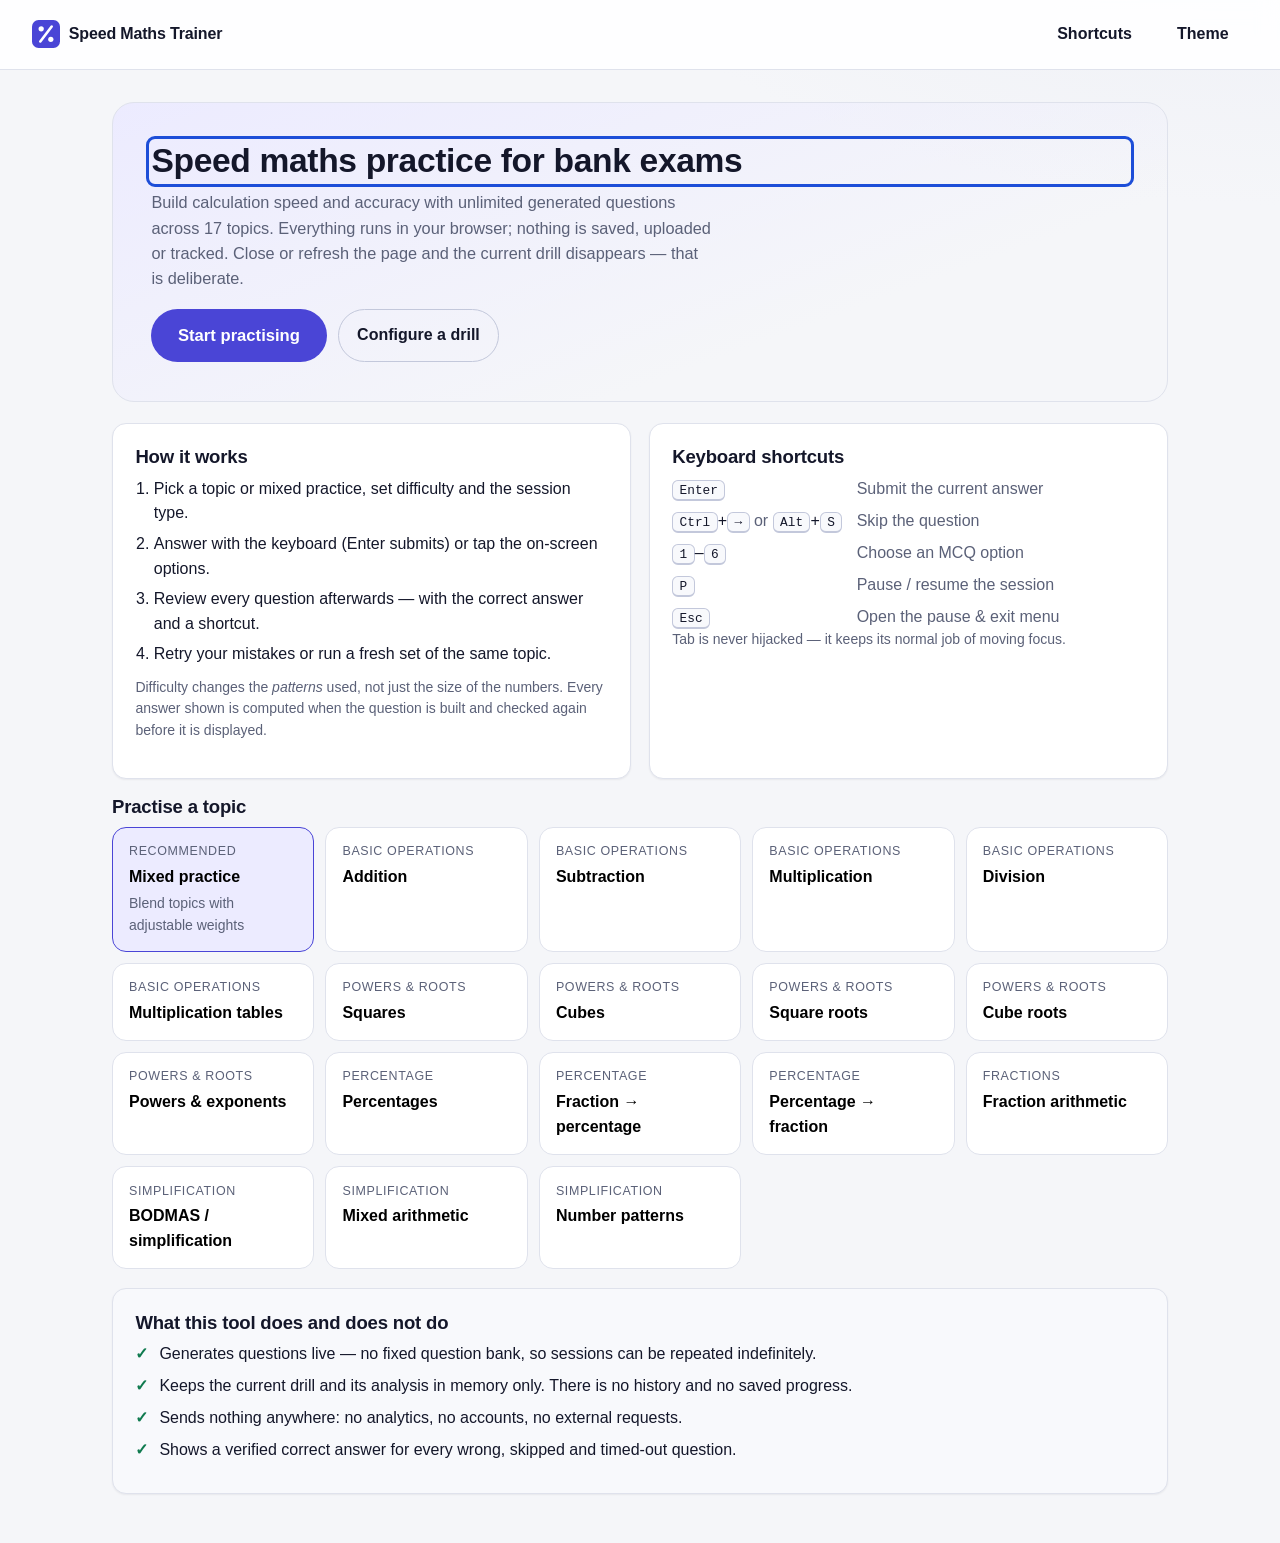
==== index.html @ f1dbf950 "Add Speed Maths Trainer: static bank-exam practice site 17 question generators, difficulty-specific " ====
<!DOCTYPE html>
<html lang="en">
<head>
  <meta charset="utf-8">
  <meta name="viewport" content="width=device-width, initial-scale=1">
  <title>Speed Maths Trainer — bank exam practice</title>
  <meta name="description" content="A free, offline-friendly speed maths trainer for Indian banking and government competitive exams. Dynamic questions, timers, scoring and mistake analysis. No account, no tracking.">
  <meta name="color-scheme" content="light dark">
  <link rel="icon" type="image/svg+xml" href="assets/favicon.svg">
  <link rel="stylesheet" href="css/styles.css">
</head>
<body>
  <a class="skip-link" href="#main">Skip to main content</a>

  <header class="topbar">
    <div class="brand">
      <img src="assets/favicon.svg" alt="" width="28" height="28" aria-hidden="true">
      <span>Speed Maths Trainer</span>
    </div>
    <div class="topbar-actions">
      <button type="button" class="btn btn-ghost" id="btnHelp" aria-haspopup="dialog">Shortcuts</button>
      <button type="button" class="btn btn-ghost" id="btnTheme" aria-pressed="false" title="Switch colour theme">Theme</button>
    </div>
  </header>

  <main id="main">

    <!-- ============================================ DASHBOARD ============ -->
    <section id="screen-dashboard" class="screen" aria-labelledby="dash-heading">
      <div class="hero">
        <h1 id="dash-heading">Speed maths practice for bank exams</h1>
        <p class="lede">
          Build calculation speed and accuracy with unlimited generated questions across 17 topics.
          Everything runs in your browser; nothing is saved, uploaded or tracked. Close or refresh the
          page and the current drill disappears &mdash; that is deliberate.
        </p>
        <div class="hero-actions">
          <button type="button" class="btn btn-primary btn-lg" id="btnQuickStart">Start practising</button>
          <button type="button" class="btn btn-outline" id="btnQuickConfig">Configure a drill</button>
        </div>
      </div>

      <div class="grid grid-2">
        <section class="card" aria-labelledby="how-heading">
          <h2 id="how-heading">How it works</h2>
          <ol class="steps">
            <li>Pick a topic or mixed practice, set difficulty and the session type.</li>
            <li>Answer with the keyboard (Enter submits) or tap the on-screen options.</li>
            <li>Review every question afterwards &mdash; with the correct answer and a shortcut.</li>
            <li>Retry your mistakes or run a fresh set of the same topic.</li>
          </ol>
          <p class="muted small">
            Difficulty changes the <em>patterns</em> used, not just the size of the numbers. Every answer
            shown is computed when the question is built and checked again before it is displayed.
          </p>
        </section>

        <section class="card" aria-labelledby="keys-heading">
          <h2 id="keys-heading">Keyboard shortcuts</h2>
          <dl class="keys">
            <dt><kbd>Enter</kbd></dt><dd>Submit the current answer</dd>
            <dt><kbd>Ctrl</kbd>+<kbd>&rarr;</kbd> <span class="muted">or</span> <kbd>Alt</kbd>+<kbd>S</kbd></dt><dd>Skip the question</dd>
            <dt><kbd>1</kbd>&ndash;<kbd>6</kbd></dt><dd>Choose an MCQ option</dd>
            <dt><kbd>P</kbd></dt><dd>Pause / resume the session</dd>
            <dt><kbd>Esc</kbd></dt><dd>Open the pause &amp; exit menu</dd>
          </dl>
          <p class="muted small">Tab is never hijacked &mdash; it keeps its normal job of moving focus.</p>
        </section>
      </div>

      <section aria-labelledby="topics-heading">
        <h2 id="topics-heading">Practise a topic</h2>
        <div class="topic-grid" id="topicGrid"></div>
      </section>

      <section class="card card-note" aria-labelledby="limits-heading">
        <h2 id="limits-heading">What this tool does and does not do</h2>
        <ul class="ticks">
          <li>Generates questions live &mdash; no fixed question bank, so sessions can be repeated indefinitely.</li>
          <li>Keeps the current drill and its analysis in memory only. There is no history and no saved progress.</li>
          <li>Sends nothing anywhere: no analytics, no accounts, no external requests.</li>
          <li>Shows a verified correct answer for every wrong, skipped and timed-out question.</li>
        </ul>
      </section>
    </section>

    <!-- =========================================== CONFIGURATION ========= -->
    <section id="screen-config" class="screen" hidden aria-labelledby="config-heading">
      <div class="screen-head">
        <button type="button" class="btn btn-ghost" id="btnBackDash">&larr; Dashboard</button>
        <h1 id="config-heading">Configure drill</h1>
      </div>

      <div class="config-layout">
        <div class="config-main">

          <section class="card" aria-labelledby="cfg-topic-h">
            <h2 id="cfg-topic-h">Topic</h2>
            <div class="field">
              <label for="cfgTopic">What do you want to practise?</label>
              <select id="cfgTopic"></select>
            </div>
            <p class="muted small" id="topicBlurb"></p>
          </section>

          <section class="card" aria-labelledby="cfg-diff-h">
            <h2 id="cfg-diff-h">Difficulty</h2>
            <div class="segmented" role="radiogroup" aria-labelledby="cfg-diff-h" id="cfgDifficulty">
              <button type="button" role="radio" aria-checked="true"  data-diff="easy">Easy</button>
              <button type="button" role="radio" aria-checked="false" data-diff="medium">Medium</button>
              <button type="button" role="radio" aria-checked="false" data-diff="hard">Hard</button>
            </div>
            <p class="muted small" id="diffBlurb">Each level uses different question patterns and complexity.</p>
          </section>

          <section class="card" aria-labelledby="cfg-session-h">
            <h2 id="cfg-session-h">Session type</h2>
            <div class="field">
              <label for="cfgSessionType">How should the drill end?</label>
              <select id="cfgSessionType">
                <option value="fixed">Fixed number of questions</option>
                <option value="countdown">Countdown timer</option>
                <option value="stopwatch">Stopwatch (count up, stop manually)</option>
                <option value="endless">Endless practice</option>
                <option value="untimed">Untimed (no session clock)</option>
              </select>
            </div>
            <div class="field" id="wrapCount">
              <label for="cfgCount">Number of questions</label>
              <input type="number" id="cfgCount" min="1" max="500" step="1" value="10" inputmode="numeric">
            </div>
            <div class="field" id="wrapDuration" hidden>
              <label for="cfgMinutes">Countdown length (minutes)</label>
              <input type="number" id="cfgMinutes" min="0.5" max="60" step="0.5" value="5" inputmode="decimal">
            </div>
          </section>

          <section class="card" aria-labelledby="cfg-answer-h">
            <h2 id="cfg-answer-h">Answering</h2>
            <div class="field">
              <label for="cfgAnswerMode">Answer entry</label>
              <select id="cfgAnswerMode">
                <option value="input">Type the answer</option>
                <option value="mcq">Multiple choice</option>
              </select>
            </div>
            <div class="field" id="wrapMcqCount" hidden>
              <label for="cfgMcqCount">Options per question</label>
              <input type="number" id="cfgMcqCount" min="2" max="6" step="1" value="4" inputmode="numeric">
            </div>
            <div class="field">
              <label for="cfgFeedback">Feedback timing</label>
              <select id="cfgFeedback">
                <option value="immediate">Show correct/incorrect immediately</option>
                <option value="end">Show everything at the end</option>
              </select>
            </div>
            <div class="field checkbox" id="wrapAutoAdvance" hidden>
              <label><input type="checkbox" id="cfgAutoAdvance"> Advance automatically after feedback</label>
            </div>
            <div class="field" id="wrapAutoAdvanceMs" hidden>
              <label for="cfgAutoAdvanceMs">Auto-advance delay (seconds)</label>
              <input type="number" id="cfgAutoAdvanceMs" min="0.5" max="10" step="0.5" value="1.5" inputmode="decimal">
            </div>
          </section>

          <section class="card" aria-labelledby="cfg-scoring-h">
            <h2 id="cfg-scoring-h">Scoring &amp; timing</h2>
            <div class="field checkbox">
              <label><input type="checkbox" id="cfgNegative"> Negative marking for wrong answers</label>
            </div>
            <div class="field" id="wrapNegativeFraction" hidden>
              <label for="cfgNegativeFraction">Penalty per wrong answer</label>
              <select id="cfgNegativeFraction">
                <option value="0.25">&minus;1/4 mark</option>
                <option value="0.3333">&minus;1/3 mark</option>
                <option value="0.5">&minus;1/2 mark</option>
              </select>
            </div>
            <div class="field checkbox">
              <label><input type="checkbox" id="cfgPerQuestion"> Limit time per question</label>
            </div>
            <div class="field" id="wrapPerQuestion" hidden>
              <label for="cfgPerQuestionSec">Seconds allowed per question</label>
              <input type="number" id="cfgPerQuestionSec" min="3" max="300" step="1" value="20" inputmode="numeric">
            </div>
            <div class="field checkbox">
              <label><input type="checkbox" id="cfgAdaptive"> Adaptive difficulty (adjusts level as you go)</label>
            </div>
            <p class="muted small">Adaptive mode starts at the level above and adjusts after at least five answered questions. Leave it off to keep the level fixed.</p>
          </section>

          <section class="card" id="cardTopicSettings" aria-labelledby="cfg-topic-settings-h">
            <h2 id="cfg-topic-settings-h">Topic settings</h2>
            <div id="topicSettings"></div>
          </section>

          <section class="card" id="cardWeights" hidden aria-labelledby="cfg-weights-h">
            <h2 id="cfg-weights-h">Mixed practice weights</h2>
            <p class="muted small">Weights are relative and are normalised automatically. Zero removes a topic.</p>
            <div id="weightList"></div>
            <div class="field">
              <label for="addWeightTopic">Add a topic</label>
              <select id="addWeightTopic"></select>
            </div>
          </section>

        </div>

        <aside class="config-side">
          <div class="card sticky">
            <h2>Ready to go?</h2>
            <p class="muted small" id="configSummary"></p>
            <ul class="errors" id="configErrors" hidden aria-live="polite"></ul>
            <button type="button" class="btn btn-primary btn-block" id="btnStartDrill">Start drill</button>
            <button type="button" class="btn btn-outline btn-block" id="btnResetConfig">Reset to defaults</button>
          </div>
        </aside>
      </div>
    </section>

    <!-- ============================================== PRACTICE ========== -->
    <section id="screen-practice" class="screen" hidden aria-labelledby="practice-heading">
      <h1 class="sr-only" id="practice-heading">Practice</h1>

      <div class="practice-bar">
        <div class="pb-item">
          <span class="pb-label">Question</span>
          <span class="pb-value" id="pQuestionNo">1</span>
        </div>
        <div class="pb-item">
          <span class="pb-label" id="pClockLabel">Elapsed</span>
          <span class="pb-value" id="pClock">0:00</span>
        </div>
        <div class="pb-item">
          <span class="pb-label">Score</span>
          <span class="pb-value" id="pScore">0</span>
        </div>
        <div class="pb-item" id="pDiffWrap">
          <span class="pb-label">Level</span>
          <span class="pb-value" id="pDifficulty">Medium</span>
        </div>
        <div class="pb-spacer"></div>
        <button type="button" class="btn btn-ghost" id="btnPause" aria-pressed="false">Pause</button>
        <button type="button" class="btn btn-danger-ghost" id="btnEnd">End drill</button>
      </div>

      <div class="progress" role="progressbar" aria-label="Drill progress" aria-valuemin="0" aria-valuemax="100" aria-valuenow="0" id="pProgressWrap">
        <div class="progress-fill" id="pProgressFill"></div>
      </div>

      <div class="practice-stage">
        <div class="qmeta">
          <span class="chip" id="pTopicChip">Topic</span>
          <span class="chip chip-quiet" id="pQTSubject">Question timer</span>
          <span class="chip chip-quiet" id="pQTimer">0.0s</span>
        </div>

        <p class="question" id="pPrompt">&nbsp;</p>

        <div id="pAnswerArea">
          <div class="answer-row" id="pInputWrap">
            <label class="sr-only" for="pInput">Your answer</label>
            <input type="text" id="pInput" class="answer-input" autocomplete="off" autocorrect="off"
                   autocapitalize="off" spellcheck="false" inputmode="text" enterkeyhint="done"
                   placeholder="Type your answer, then press Enter">
            <button type="button" class="btn btn-primary" id="btnSubmit">Submit</button>
          </div>
          <div class="mcq-grid" id="pMcq" hidden role="group" aria-label="Answer options"></div>
        </div>

        <div class="feedback" id="pFeedback" role="status" aria-live="polite" hidden></div>

        <div class="answer-actions">
          <button type="button" class="btn btn-outline" id="btnSkip">Skip</button>
          <button type="button" class="btn btn-primary" id="btnNext" hidden>Next question &rarr;</button>
          <span class="muted small" id="pHint"></span>
        </div>
      </div>
    </section>

    <!-- =============================================== RESULTS ========== -->
    <section id="screen-results" class="screen" hidden aria-labelledby="results-heading">
      <div class="screen-head">
        <h1 id="results-heading">Drill results</h1>
        <p class="muted" id="resultsSubtitle"></p>
      </div>

      <p class="callout" id="resultsNote" hidden></p>

      <div class="metrics" id="metricsGrid"></div>

      <section class="card" id="cardTopicWise" hidden aria-labelledby="tw-h">
        <h2 id="tw-h">Topic-wise performance</h2>
        <div class="table-wrap">
          <table class="data-table">
            <thead>
              <tr><th scope="col">Topic</th><th scope="col">Shown</th><th scope="col">Answered</th>
                  <th scope="col">Correct</th><th scope="col">Incorrect</th><th scope="col">Skipped</th>
                  <th scope="col">Timed out</th><th scope="col">Accuracy</th><th scope="col">Avg time</th></tr>
            </thead>
            <tbody id="topicWiseBody"></tbody>
          </table>
        </div>
      </section>

      <section class="card" id="cardWeakness" hidden aria-labelledby="wk-h">
        <h2 id="wk-h">Where to improve</h2>
        <div class="grid grid-2">
          <div>
            <h3>Slowest questions</h3>
            <ul class="list" id="slowList"></ul>
          </div>
          <div>
            <h3>Most errors by topic</h3>
            <ul class="list" id="errorList"></ul>
          </div>
        </div>
      </section>

      <section class="card" aria-labelledby="rev-h">
        <div class="card-head-row">
          <h2 id="rev-h">Question review</h2>
          <div class="filters" role="group" aria-label="Review filter" id="reviewFilters">
            <button type="button" class="chip-btn is-active" data-filter="all">All</button>
            <button type="button" class="chip-btn" data-filter="incorrect">Incorrect</button>
            <button type="button" class="chip-btn" data-filter="skipped">Skipped</button>
            <button type="button" class="chip-btn" data-filter="timedout">Timed out</button>
            <button type="button" class="chip-btn" data-filter="slow">Slow</button>
          </div>
        </div>
        <ol class="review" id="reviewList"></ol>
      </section>

      <section class="actions-bar" aria-label="Next steps">
        <button type="button" class="btn btn-primary" id="btnPractiseWrong">Practise wrong questions</button>
        <button type="button" class="btn btn-outline" id="btnRetryDrill">Retry drill with new questions</button>
        <button type="button" class="btn btn-outline" id="btnSameTopic">Practise this topic again</button>
        <button type="button" class="btn btn-ghost" id="btnBackHome">Back to dashboard</button>
      </section>
    </section>
  </main>

  <!-- ================================================ MODAL ============= -->
  <div class="modal-backdrop" id="modal" hidden>
    <div class="modal" role="dialog" aria-modal="true" aria-labelledby="modalTitle" id="modalBox">
      <h2 id="modalTitle">Are you sure?</h2>
      <div id="modalBody" class="modal-body"></div>
      <div class="modal-actions" id="modalActions"></div>
    </div>
  </div>

  <div class="toast" id="toast" role="status" aria-live="polite" hidden></div>

  <!-- Load order matters: generic libraries first, the app last.
       Classic scripts so the site also works when index.html is opened directly. -->
  <script src="js/validation.js"></script>
  <script src="js/generators.js"></script>
  <script src="js/timer.js"></script>
  <script src="js/analytics.js"></script>
  <script src="js/drills.js"></script>
  <script src="js/app.js"></script>
</body>
</html>
---- css/styles.css ----
/* =============================================================================
 * Speed Maths Trainer — stylesheet
 * No external fonts or images: the interface must work fully offline.
 * ========================================================================== */

/* ------------------------------------------------------------- tokens */

:root {
  --bg: #f5f6f9;
  --bg-accent: #eceef5;
  --surface: #ffffff;
  --surface-2: #f8f9fc;
  --text: #14172a;
  --muted: #5b6178;
  --border: #dfe2ec;
  --border-strong: #c3c8db;
  --accent: #4a45d6;
  --accent-strong: #3730b8;
  --accent-soft: #ecebff;
  --accent-contrast: #ffffff;
  --ok: #0f7a4e;
  --ok-soft: #e3f6ed;
  --bad: #b3261e;
  --bad-soft: #fbe8e6;
  --warn: #8a5a00;
  --warn-soft: #fdf2dc;
  --focus: #1d4ed8;
  --shadow-sm: 0 1px 2px rgba(20, 23, 42, .06);
  --shadow: 0 6px 24px rgba(20, 23, 42, .08);
  --radius: 14px;
  --radius-sm: 9px;
  --radius-lg: 22px;
  --maxw: 1120px;
  --font: -apple-system, BlinkMacSystemFont, "Segoe UI", Roboto, "Helvetica Neue", Arial, sans-serif;
  --mono: ui-monospace, SFMono-Regular, "SF Mono", Menlo, Consolas, monospace;
}

@media (prefers-color-scheme: dark) {
  :root:not([data-theme="light"]) {
    --bg: #0e1016;
    --bg-accent: #14161f;
    --surface: #191c26;
    --surface-2: #1f2330;
    --text: #eef0f7;
    --muted: #a2a8bf;
    --border: #2c3142;
    --border-strong: #3d4460;
    --accent: #8f8bff;
    --accent-strong: #a9a5ff;
    --accent-soft: #23214a;
    --accent-contrast: #10121a;
    --ok: #5ddba0;
    --ok-soft: #12301f;
    --bad: #ff8f86;
    --bad-soft: #3a1a18;
    --warn: #f0c072;
    --warn-soft: #35280d;
    --focus: #9db4ff;
    --shadow-sm: 0 1px 2px rgba(0, 0, 0, .4);
    --shadow: 0 8px 30px rgba(0, 0, 0, .5);
  }
}

:root[data-theme="dark"] {
  --bg: #0e1016;
  --bg-accent: #14161f;
  --surface: #191c26;
  --surface-2: #1f2330;
  --text: #eef0f7;
  --muted: #a2a8bf;
  --border: #2c3142;
  --border-strong: #3d4460;
  --accent: #8f8bff;
  --accent-strong: #a9a5ff;
  --accent-soft: #23214a;
  --accent-contrast: #10121a;
  --ok: #5ddba0;
  --ok-soft: #12301f;
  --bad: #ff8f86;
  --bad-soft: #3a1a18;
  --warn: #f0c072;
  --warn-soft: #35280d;
  --focus: #9db4ff;
  --shadow-sm: 0 1px 2px rgba(0, 0, 0, .4);
  --shadow: 0 8px 30px rgba(0, 0, 0, .5);
}

/* -------------------------------------------------------------- base */

*, *::before, *::after { box-sizing: border-box; }

html { -webkit-text-size-adjust: 100%; }

body {
  margin: 0;
  font-family: var(--font);
  font-size: 16px;
  line-height: 1.55;
  color: var(--text);
  background: var(--bg);
  background-image: radial-gradient(1200px 600px at 100% -10%, var(--bg-accent), transparent 60%);
  min-height: 100vh;
}

h1, h2, h3 { line-height: 1.22; margin: 0 0 .5rem; font-weight: 680; letter-spacing: -.01em; }
h1 { font-size: clamp(1.5rem, 1.1rem + 1.6vw, 2.1rem); }
h2 { font-size: 1.16rem; }
h3 { font-size: 1rem; }
p { margin: 0 0 .85rem; }
a { color: var(--accent-strong); }

.muted { color: var(--muted); }
.small { font-size: .875rem; }
.sr-only {
  position: absolute; width: 1px; height: 1px; padding: 0; margin: -1px;
  overflow: hidden; clip: rect(0 0 0 0); white-space: nowrap; border: 0;
}

:focus-visible {
  outline: 3px solid var(--focus);
  outline-offset: 2px;
  border-radius: 4px;
}

.skip-link {
  position: absolute; left: 8px; top: -60px; z-index: 100;
  background: var(--accent); color: var(--accent-contrast);
  padding: .6rem 1rem; border-radius: var(--radius-sm); text-decoration: none;
  transition: top .15s ease;
}
.skip-link:focus { top: 8px; }

/* ------------------------------------------------------------ layout */

.topbar {
  position: sticky; top: 0; z-index: 40;
  display: flex; align-items: center; gap: 1rem;
  padding: .7rem clamp(1rem, 4vw, 2rem);
  background: color-mix(in srgb, var(--surface) 88%, transparent);
  backdrop-filter: saturate(150%) blur(10px);
  border-bottom: 1px solid var(--border);
}
@supports not (background: color-mix(in srgb, red 50%, blue)) {
  .topbar { background: var(--surface); }
}
.brand { display: flex; align-items: center; gap: .55rem; font-weight: 700; letter-spacing: -.01em; }
.brand img { display: block; }
.topbar-actions { margin-left: auto; display: flex; gap: .4rem; }

main { max-width: var(--maxw); margin: 0 auto; padding: clamp(1rem, 3vw, 2rem); }
.screen[hidden] { display: none; }

.screen-head { display: flex; flex-wrap: wrap; align-items: center; gap: .75rem; margin-bottom: 1rem; }
.screen-head h1 { margin: 0; }

/* ------------------------------------------------------------- cards */

.card {
  background: var(--surface);
  border: 1px solid var(--border);
  border-radius: var(--radius);
  padding: clamp(1rem, 2.5vw, 1.4rem);
  box-shadow: var(--shadow-sm);
  margin: 0 0 1.1rem;
}
.card > h2:first-child { margin-top: 0; }
.card-note { background: var(--surface-2); }
.card-head-row { display: flex; flex-wrap: wrap; gap: .75rem; align-items: center; justify-content: space-between; }
.card-head-row h2 { margin: 0; }

.grid { display: grid; gap: 1.1rem; }
.grid-2 { grid-template-columns: 1fr; }
@media (min-width: 760px) { .grid-2 { grid-template-columns: 1fr 1fr; } }

/* ------------------------------------------------------------- hero */

.hero {
  background: linear-gradient(160deg, var(--accent-soft), transparent 70%);
  border: 1px solid var(--border);
  border-radius: var(--radius-lg);
  padding: clamp(1.3rem, 4vw, 2.4rem);
  margin-bottom: 1.3rem;
}
.lede { font-size: 1.02rem; color: var(--muted); max-width: 62ch; }
.hero-actions { display: flex; flex-wrap: wrap; gap: .7rem; margin-top: 1.1rem; }

/* ----------------------------------------------------------- buttons */

.btn {
  font: inherit; font-weight: 600;
  border: 1px solid transparent; border-radius: 999px;
  padding: .62rem 1.15rem; cursor: pointer;
  background: var(--surface-2); color: var(--text);
  transition: transform .06s ease, background-color .15s ease, border-color .15s ease, opacity .15s ease;
  min-height: 42px;
}
.btn:hover { background: var(--bg-accent); }
.btn:active { transform: translateY(1px); }
.btn:disabled { opacity: .5; cursor: not-allowed; }
.btn-lg { font-size: 1.04rem; padding: .8rem 1.6rem; min-height: 50px; }
.btn-block { display: block; width: 100%; margin-bottom: .5rem; }
.btn-primary { background: var(--accent); color: var(--accent-contrast); }
.btn-primary:hover { background: var(--accent-strong); }
.btn-outline { background: transparent; border-color: var(--border-strong); }
.btn-outline:hover { background: var(--surface-2); }
.btn-ghost { background: transparent; }
.btn-ghost:hover { background: var(--surface-2); }
.btn-danger-ghost { background: transparent; color: var(--bad); }
.btn-danger-ghost:hover { background: var(--bad-soft); }

/* --------------------------------------------------------- segmented */

.segmented {
  display: inline-flex; padding: 4px; gap: 4px;
  background: var(--surface-2); border: 1px solid var(--border);
  border-radius: 999px;
}
.segmented button {
  font: inherit; font-weight: 600; border: 0; cursor: pointer;
  background: transparent; color: var(--muted);
  padding: .5rem 1.1rem; border-radius: 999px; min-height: 38px;
}
.segmented button[aria-checked="true"] { background: var(--accent); color: var(--accent-contrast); }

/* ------------------------------------------------------------ fields */

.field { margin-bottom: .95rem; }
.field > label { display: block; font-weight: 600; margin-bottom: .35rem; font-size: .93rem; }
.field.checkbox > label { display: flex; align-items: center; gap: .55rem; font-weight: 500; }
input[type="text"], input[type="number"], select, textarea {
  font: inherit; color: var(--text); background: var(--surface);
  border: 1px solid var(--border-strong); border-radius: var(--radius-sm);
  padding: .6rem .7rem; width: 100%; max-width: 420px; min-height: 44px;
}
input[type="checkbox"] { width: 18px; height: 18px; accent-color: var(--accent); }
input[type="number"] { max-width: 220px; }

.field-row { display: grid; gap: .8rem; grid-template-columns: 1fr; }
@media (min-width: 560px) { .field-row { grid-template-columns: 1fr 1fr; } }

.errors { list-style: none; padding: .7rem .8rem; margin: 0 0 .8rem;
  background: var(--bad-soft); color: var(--bad); border-radius: var(--radius-sm);
  border: 1px solid color-mix(in srgb, var(--bad) 30%, transparent); font-size: .9rem; }
.errors li + li { margin-top: .3rem; }

/* -------------------------------------------------------- topic grid */

.topic-grid { display: grid; gap: .7rem; grid-template-columns: repeat(auto-fill, minmax(190px, 1fr)); margin-bottom: 1.2rem; }
.topic-card {
  text-align: left; cursor: pointer; font: inherit;
  background: var(--surface); border: 1px solid var(--border);
  border-radius: var(--radius); padding: .9rem 1rem;
  display: flex; flex-direction: column; gap: .2rem;
  transition: border-color .15s ease, transform .08s ease, box-shadow .15s ease;
}
.topic-card:hover { border-color: var(--accent); transform: translateY(-1px); box-shadow: var(--shadow-sm); }
.topic-card strong { font-weight: 650; }
.topic-card .group { font-size: .78rem; color: var(--muted); text-transform: uppercase; letter-spacing: .05em; }
.topic-card.featured { border-color: var(--accent); background: var(--accent-soft); }

/* -------------------------------------------------------------- lists */

.steps { margin: 0 0 .6rem; padding-left: 1.15rem; }
.steps li { margin-bottom: .35rem; }
.ticks { list-style: none; padding: 0; margin: 0; }
.ticks li { position: relative; padding-left: 1.5rem; margin-bottom: .45rem; }
.ticks li::before {
  content: "✓"; position: absolute; left: 0; top: 0;
  color: var(--ok); font-weight: 700;
}
.keys { display: grid; grid-template-columns: auto 1fr; gap: .45rem .9rem; margin: 0; }
.keys dt { white-space: nowrap; }
.keys dd { margin: 0; color: var(--muted); }
kbd {
  font-family: var(--mono); font-size: .8rem;
  background: var(--surface-2); border: 1px solid var(--border-strong);
  border-bottom-width: 2px; border-radius: 6px; padding: .1rem .4rem;
}
.list { list-style: none; padding: 0; margin: 0; }
.list li { padding: .45rem 0; border-bottom: 1px dashed var(--border); display: flex; gap: .6rem; justify-content: space-between; }
.list li:last-child { border-bottom: 0; }

/* ------------------------------------------------------- config layout */

.config-layout { display: grid; gap: 1.1rem; grid-template-columns: 1fr; align-items: start; }
@media (min-width: 980px) { .config-layout { grid-template-columns: minmax(0, 1fr) 300px; } }
.sticky { position: sticky; top: 84px; }

.weight-row { display: grid; grid-template-columns: 1fr 110px auto; gap: .6rem; align-items: center; margin-bottom: .5rem; }
.weight-row input[type="number"] { max-width: 110px; }
.weight-row .weight-name { font-weight: 550; }

.setting-row { margin-bottom: .9rem; }
.setting-row .setting-help { font-size: .82rem; color: var(--muted); margin-top: .15rem; }

/* --------------------------------------------------------- practice */

.practice-bar {
  display: flex; flex-wrap: wrap; align-items: center; gap: .5rem .9rem;
  background: var(--surface); border: 1px solid var(--border);
  border-radius: var(--radius); padding: .7rem .95rem; margin-bottom: .8rem; box-shadow: var(--shadow-sm);
}
.pb-item { display: flex; flex-direction: column; line-height: 1.15; }
.pb-label { font-size: .7rem; text-transform: uppercase; letter-spacing: .06em; color: var(--muted); }
.pb-value { font-weight: 700; font-variant-numeric: tabular-nums; }
.pb-spacer { flex: 1 1 auto; }

.progress { height: 8px; background: var(--surface-2); border-radius: 999px; overflow: hidden; margin-bottom: 1.1rem; border: 1px solid var(--border); }
.progress-fill { height: 100%; width: 0; background: var(--accent); border-radius: 999px; transition: width .2s ease; }
.progress[hidden] { display: none; }

.practice-stage {
  background: var(--surface); border: 1px solid var(--border);
  border-radius: var(--radius-lg); padding: clamp(1.1rem, 4vw, 2rem);
  box-shadow: var(--shadow);
}
.qmeta { display: flex; flex-wrap: wrap; gap: .4rem; margin-bottom: .9rem; }
.chip {
  font-size: .78rem; font-weight: 600; padding: .25rem .6rem; border-radius: 999px;
  background: var(--accent-soft); color: var(--accent-strong);
}
.chip-quiet { background: var(--surface-2); color: var(--muted); font-variant-numeric: tabular-nums; }

.question {
  font-size: clamp(1.7rem, 1.1rem + 3.4vw, 2.9rem);
  font-weight: 700; letter-spacing: -.015em;
  margin: .2rem 0 1.4rem; word-break: break-word;
  font-variant-numeric: tabular-nums;
}

.answer-row { display: flex; flex-wrap: wrap; gap: .6rem; align-items: stretch; }
.answer-input {
  flex: 1 1 220px; font-size: 1.25rem; font-weight: 600;
  min-height: 54px; max-width: none;
}
.mcq-grid { display: grid; gap: .6rem; grid-template-columns: 1fr; }
@media (min-width: 620px) { .mcq-grid { grid-template-columns: 1fr 1fr; } }
.mcq-option {
  font: inherit; font-size: 1.1rem; font-weight: 600; cursor: pointer;
  text-align: left; padding: .85rem 1rem; min-height: 56px;
  background: var(--surface-2); border: 1px solid var(--border-strong);
  border-radius: var(--radius-sm); color: var(--text);
  display: flex; align-items: center; gap: .7rem;
}
.mcq-option:hover { border-color: var(--accent); }
.mcq-option .opt-key { font-family: var(--mono); font-size: .8rem; color: var(--muted); border: 1px solid var(--border); border-radius: 5px; padding: 0 .35rem; }
.mcq-option.is-correct { background: var(--ok-soft); border-color: var(--ok); }
.mcq-option.is-wrong { background: var(--bad-soft); border-color: var(--bad); }
.mcq-option[disabled] { cursor: default; }

.feedback { margin-top: 1rem; padding: .8rem 1rem; border-radius: var(--radius-sm); font-weight: 600; }
.feedback.ok { background: var(--ok-soft); color: var(--ok); }
.feedback.bad { background: var(--bad-soft); color: var(--bad); }
.feedback.info { background: var(--surface-2); color: var(--muted); font-weight: 500; }
.feedback .fb-answer { color: var(--text); }

.answer-actions { display: flex; flex-wrap: wrap; align-items: center; gap: .6rem; margin-top: 1.1rem; }

/* ---------------------------------------------------------- results */

.callout {
  background: var(--warn-soft); color: var(--warn);
  border: 1px solid color-mix(in srgb, var(--warn) 30%, transparent);
  border-radius: var(--radius-sm); padding: .7rem .9rem; font-size: .92rem;
}

.metrics { display: grid; gap: .7rem; grid-template-columns: repeat(auto-fit, minmax(150px, 1fr)); margin-bottom: 1.1rem; }
.metric {
  background: var(--surface); border: 1px solid var(--border);
  border-radius: var(--radius); padding: .85rem 1rem; box-shadow: var(--shadow-sm);
}
.metric .m-label { font-size: .74rem; text-transform: uppercase; letter-spacing: .06em; color: var(--muted); }
.metric .m-value { font-size: 1.5rem; font-weight: 750; font-variant-numeric: tabular-nums; }
.metric .m-note { font-size: .76rem; color: var(--muted); }
.metric.good .m-value { color: var(--ok); }
.metric.bad .m-value { color: var(--bad); }

.table-wrap { overflow-x: auto; }
.data-table { width: 100%; border-collapse: collapse; font-size: .9rem; min-width: 640px; }
.data-table th, .data-table td { text-align: right; padding: .5rem .6rem; border-bottom: 1px solid var(--border); }
.data-table th:first-child, .data-table td:first-child { text-align: left; }
.data-table thead th { font-size: .76rem; text-transform: uppercase; letter-spacing: .05em; color: var(--muted); }
.data-table tbody tr:hover { background: var(--surface-2); }

.filters { display: flex; flex-wrap: wrap; gap: .4rem; }
.chip-btn {
  font: inherit; font-size: .84rem; font-weight: 600; cursor: pointer;
  padding: .35rem .8rem; min-height: 36px; border-radius: 999px;
  background: var(--surface-2); border: 1px solid var(--border); color: var(--muted);
}
.chip-btn.is-active { background: var(--accent); color: var(--accent-contrast); border-color: var(--accent); }

.review { list-style: none; padding: 0; margin: 0; }
.review-item { border: 1px solid var(--border); border-left-width: 5px; border-radius: var(--radius-sm); padding: .8rem .95rem; margin-bottom: .7rem; background: var(--surface-2); }
.review-item.correct { border-left-color: var(--ok); }
.review-item.incorrect { border-left-color: var(--bad); }
.review-item.skipped, .review-item.timedout { border-left-color: var(--warn); }
.review-top { display: flex; flex-wrap: wrap; gap: .5rem; align-items: baseline; justify-content: space-between; }
.review-q { font-size: 1.12rem; font-weight: 700; font-variant-numeric: tabular-nums; }
.review-badges { display: flex; flex-wrap: wrap; gap: .35rem; }
.badge { font-size: .72rem; font-weight: 700; padding: .18rem .5rem; border-radius: 999px; background: var(--surface); border: 1px solid var(--border); }
.badge.ok { background: var(--ok-soft); color: var(--ok); border-color: transparent; }
.badge.bad { background: var(--bad-soft); color: var(--bad); border-color: transparent; }
.badge.warn { background: var(--warn-soft); color: var(--warn); border-color: transparent; }
.review-detail { margin-top: .5rem; display: grid; gap: .25rem 1rem; grid-template-columns: 1fr; font-size: .92rem; }
@media (min-width: 620px) { .review-detail { grid-template-columns: 1fr 1fr; } }
.review-detail .kv { display: flex; gap: .4rem; }
.review-detail .kv span:first-child { color: var(--muted); min-width: 6.5rem; }
.review-detail .kv span:last-child { font-weight: 600; }
.review-expl {
  margin-top: .55rem; padding: .55rem .7rem; border-radius: 8px;
  background: var(--surface); border: 1px dashed var(--border);
  font-size: .9rem; color: var(--muted);
}
.review-expl strong { color: var(--text); }
.empty { padding: 1rem; text-align: center; color: var(--muted); }

.actions-bar { display: flex; flex-wrap: wrap; gap: .6rem; margin: 0 0 2rem; }

/* ------------------------------------------------------------ modal */

.modal-backdrop {
  position: fixed; inset: 0; z-index: 60;
  background: rgba(10, 12, 20, .55);
  display: grid; place-items: center; padding: 1rem;
}
.modal-backdrop[hidden] { display: none; }
.modal {
  background: var(--surface); border: 1px solid var(--border);
  border-radius: var(--radius); box-shadow: var(--shadow);
  padding: 1.3rem; max-width: 460px; width: 100%;
}
.modal h2 { margin-top: 0; }
.modal-body { color: var(--muted); }
.modal-actions { display: flex; flex-wrap: wrap; gap: .6rem; justify-content: flex-end; margin-top: 1rem; }

.toast {
  position: fixed; left: 50%; bottom: 1.2rem; transform: translateX(-50%);
  background: var(--text); color: var(--bg); padding: .6rem 1rem; border-radius: 999px;
  font-weight: 600; z-index: 70; box-shadow: var(--shadow); max-width: 90vw;
}
.toast[hidden] { display: none; }

/* ---------------------------------------------------- motion / print */

@media (prefers-reduced-motion: reduce) {
  *, *::before, *::after { animation-duration: .001ms !important; transition-duration: .001ms !important; }
}

@media print {
  .topbar, .answer-actions, .actions-bar, .filters, .btn { display: none !important; }
  body { background: #fff; }
}
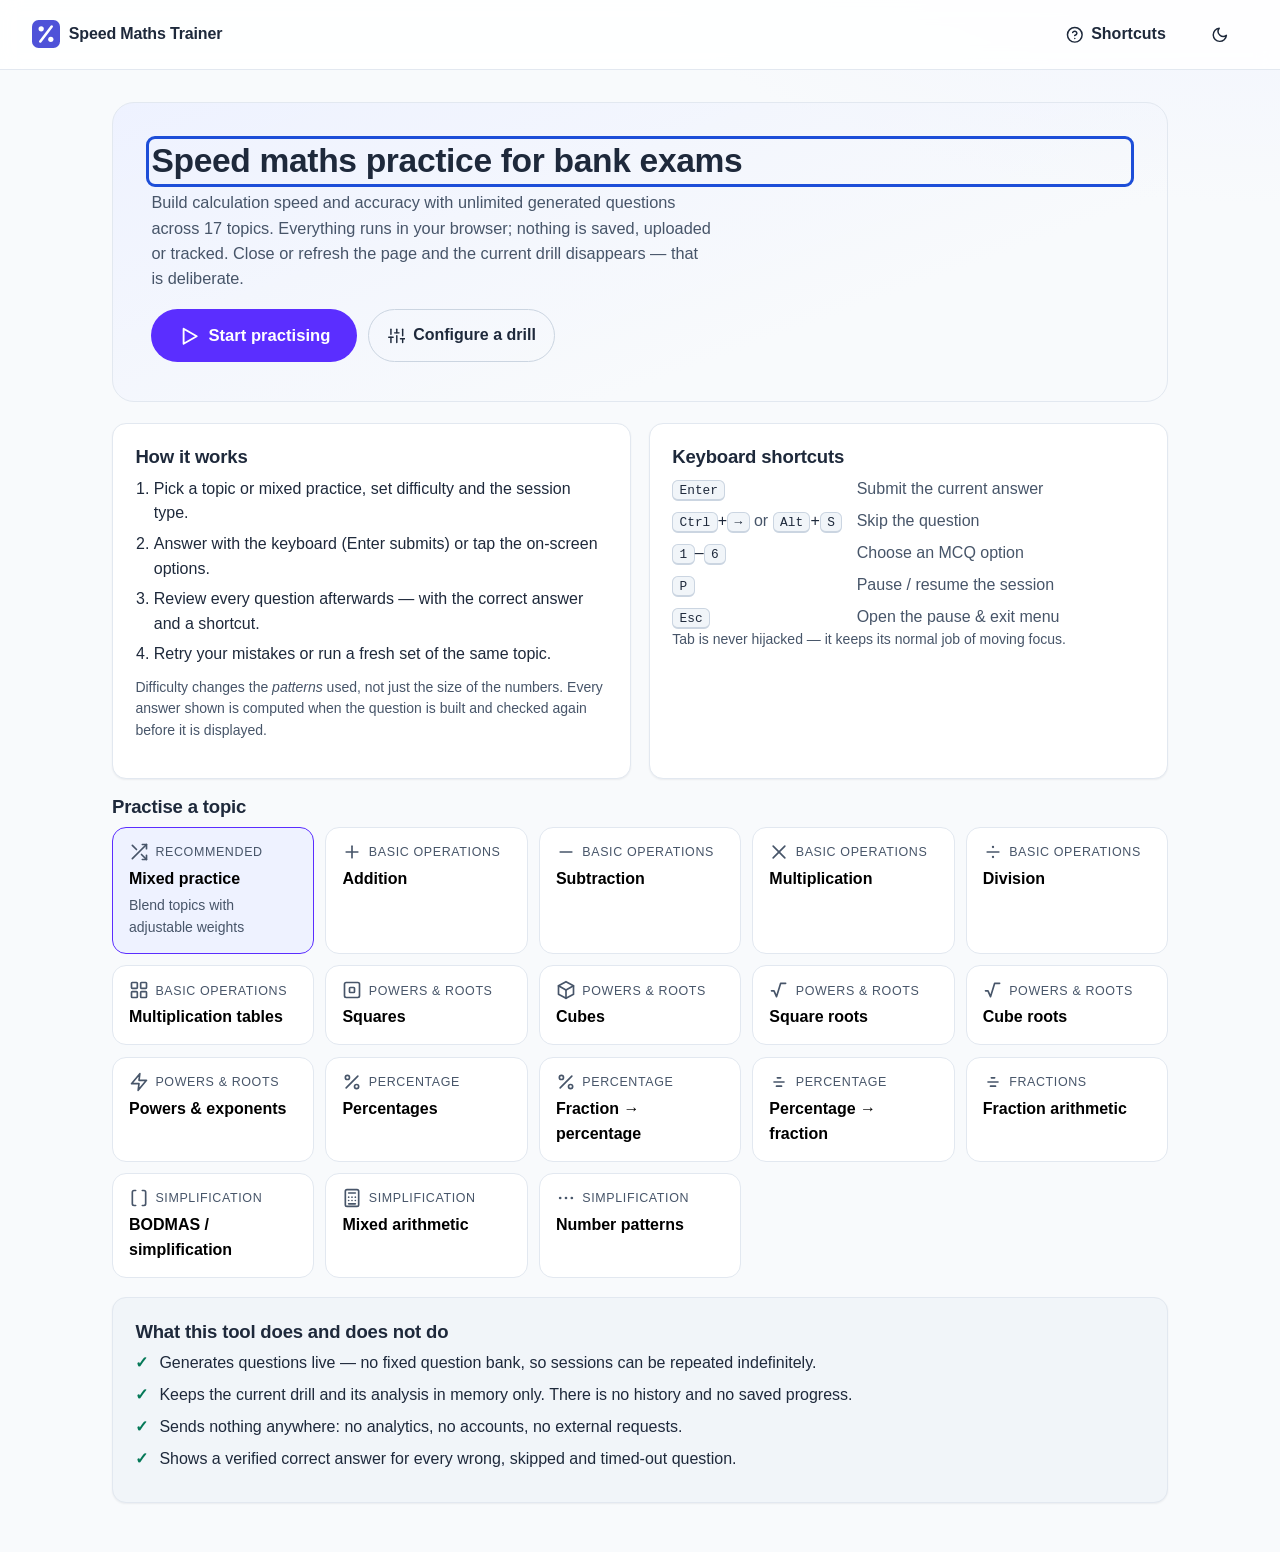
==== commit 83e6e7fb: "Adopt reference palette, hover effects and inline icon sprite - Retune colour tokens to the SpeedMoc" ====
--- a/index.html
+++ b/index.html
@@ -12,14 +12,59 @@
 <body>
   <a class="skip-link" href="#main">Skip to main content</a>
 
+  <!-- Inline icon sprite. Kept inside the document so the site stays fully
+       offline with no icon font or external library. Icons are stroked line
+       glyphs (24x24, currentColor) referenced from markup by symbol id. -->
+  <svg class="sr-sprite" aria-hidden="true" focusable="false" xmlns="http://www.w3.org/2000/svg">
+    <symbol id="i-play" viewBox="0 0 24 24" fill="none" stroke="currentColor" stroke-width="2" stroke-linecap="round" stroke-linejoin="round"><polygon points="6 4 20 12 6 20 6 4"/></symbol>
+    <symbol id="i-sliders" viewBox="0 0 24 24" fill="none" stroke="currentColor" stroke-width="2" stroke-linecap="round" stroke-linejoin="round"><line x1="4" y1="21" x2="4" y2="14"/><line x1="4" y1="10" x2="4" y2="3"/><line x1="12" y1="21" x2="12" y2="12"/><line x1="12" y1="8" x2="12" y2="3"/><line x1="20" y1="21" x2="20" y2="16"/><line x1="20" y1="12" x2="20" y2="3"/><line x1="1" y1="14" x2="7" y2="14"/><line x1="9" y1="8" x2="15" y2="8"/><line x1="17" y1="16" x2="23" y2="16"/></symbol>
+    <symbol id="i-help" viewBox="0 0 24 24" fill="none" stroke="currentColor" stroke-width="2" stroke-linecap="round" stroke-linejoin="round"><circle cx="12" cy="12" r="10"/><path d="M9.1 9a3 3 0 0 1 5.8 1c0 2-3 3-3 3"/><line x1="12" y1="17" x2="12.01" y2="17"/></symbol>
+    <symbol id="i-sun" viewBox="0 0 24 24" fill="none" stroke="currentColor" stroke-width="2" stroke-linecap="round" stroke-linejoin="round"><circle cx="12" cy="12" r="5"/><line x1="12" y1="1" x2="12" y2="3"/><line x1="12" y1="21" x2="12" y2="23"/><line x1="4.22" y1="4.22" x2="5.64" y2="5.64"/><line x1="18.36" y1="18.36" x2="19.78" y2="19.78"/><line x1="1" y1="12" x2="3" y2="12"/><line x1="21" y1="12" x2="23" y2="12"/><line x1="4.22" y1="19.78" x2="5.64" y2="18.36"/><line x1="18.36" y1="5.64" x2="19.78" y2="4.22"/></symbol>
+    <symbol id="i-moon" viewBox="0 0 24 24" fill="none" stroke="currentColor" stroke-width="2" stroke-linecap="round" stroke-linejoin="round"><path d="M21 12.8A9 9 0 1 1 11.2 3a7 7 0 0 0 9.8 9.8z"/></symbol>
+    <symbol id="i-arrow-left" viewBox="0 0 24 24" fill="none" stroke="currentColor" stroke-width="2" stroke-linecap="round" stroke-linejoin="round"><line x1="19" y1="12" x2="5" y2="12"/><polyline points="12 19 5 12 12 5"/></symbol>
+    <symbol id="i-arrow-right" viewBox="0 0 24 24" fill="none" stroke="currentColor" stroke-width="2" stroke-linecap="round" stroke-linejoin="round"><line x1="5" y1="12" x2="19" y2="12"/><polyline points="12 5 19 12 12 19"/></symbol>
+    <symbol id="i-refresh" viewBox="0 0 24 24" fill="none" stroke="currentColor" stroke-width="2" stroke-linecap="round" stroke-linejoin="round"><polyline points="23 4 23 10 17 10"/><path d="M20.5 15a9 9 0 1 1-2.1-9.4L23 10"/></symbol>
+    <symbol id="i-home" viewBox="0 0 24 24" fill="none" stroke="currentColor" stroke-width="2" stroke-linecap="round" stroke-linejoin="round"><polyline points="3 10 12 3 21 10"/><path d="M5 10v10h14V10"/></symbol>
+    <symbol id="i-pause" viewBox="0 0 24 24" fill="none" stroke="currentColor" stroke-width="2" stroke-linecap="round" stroke-linejoin="round"><rect x="6" y="4" width="4" height="16" rx="1"/><rect x="14" y="4" width="4" height="16" rx="1"/></symbol>
+    <symbol id="i-skip" viewBox="0 0 24 24" fill="none" stroke="currentColor" stroke-width="2" stroke-linecap="round" stroke-linejoin="round"><polygon points="5 4 15 12 5 20 5 4"/><line x1="19" y1="5" x2="19" y2="19"/></symbol>
+    <symbol id="i-x-circle" viewBox="0 0 24 24" fill="none" stroke="currentColor" stroke-width="2" stroke-linecap="round" stroke-linejoin="round"><circle cx="12" cy="12" r="10"/><line x1="15" y1="9" x2="9" y2="15"/><line x1="9" y1="9" x2="15" y2="15"/></symbol>
+    <symbol id="i-check" viewBox="0 0 24 24" fill="none" stroke="currentColor" stroke-width="2" stroke-linecap="round" stroke-linejoin="round"><polyline points="20 6 9 17 4 12"/></symbol>
+    <symbol id="i-target" viewBox="0 0 24 24" fill="none" stroke="currentColor" stroke-width="2" stroke-linecap="round" stroke-linejoin="round"><circle cx="12" cy="12" r="9"/><circle cx="12" cy="12" r="5"/><circle cx="12" cy="12" r="1.4"/></symbol>
+    <symbol id="i-rotate" viewBox="0 0 24 24" fill="none" stroke="currentColor" stroke-width="2" stroke-linecap="round" stroke-linejoin="round"><polyline points="1 4 1 10 7 10"/><path d="M3.5 15a9 9 0 1 0 .5-3.5L1 10"/></symbol>
+    <symbol id="i-list" viewBox="0 0 24 24" fill="none" stroke="currentColor" stroke-width="2" stroke-linecap="round" stroke-linejoin="round"><line x1="8" y1="6" x2="21" y2="6"/><line x1="8" y1="12" x2="21" y2="12"/><line x1="8" y1="18" x2="21" y2="18"/><circle cx="3.5" cy="6" r="1"/><circle cx="3.5" cy="12" r="1"/><circle cx="3.5" cy="18" r="1"/></symbol>
+    <symbol id="i-chart" viewBox="0 0 24 24" fill="none" stroke="currentColor" stroke-width="2" stroke-linecap="round" stroke-linejoin="round"><line x1="6" y1="20" x2="6" y2="14"/><line x1="12" y1="20" x2="12" y2="6"/><line x1="18" y1="20" x2="18" y2="10"/></symbol>
+    <symbol id="i-trend" viewBox="0 0 24 24" fill="none" stroke="currentColor" stroke-width="2" stroke-linecap="round" stroke-linejoin="round"><polyline points="3 17 9 11 13 15 21 7"/><polyline points="15 7 21 7 21 13"/></symbol>
+    <symbol id="i-clock" viewBox="0 0 24 24" fill="none" stroke="currentColor" stroke-width="2" stroke-linecap="round" stroke-linejoin="round"><circle cx="12" cy="12" r="9"/><polyline points="12 7 12 12 15 14"/></symbol>
+    <symbol id="i-trophy" viewBox="0 0 24 24" fill="none" stroke="currentColor" stroke-width="2" stroke-linecap="round" stroke-linejoin="round"><path d="M7 4h10v6a5 5 0 0 1-10 0z"/><path d="M7 6H5v1a3 3 0 0 0 3 3"/><path d="M17 6h2v1a3 3 0 0 1-3 3"/><line x1="12" y1="15" x2="12" y2="18"/><line x1="10" y1="21" x2="14" y2="21"/><line x1="10" y1="18" x2="14" y2="18"/></symbol>
+    <symbol id="i-zap" viewBox="0 0 24 24" fill="none" stroke="currentColor" stroke-width="2" stroke-linecap="round" stroke-linejoin="round"><polygon points="13 2 3 14 12 14 11 22 21 10 12 10 13 2"/></symbol>
+    <symbol id="i-percent" viewBox="0 0 24 24" fill="none" stroke="currentColor" stroke-width="2" stroke-linecap="round" stroke-linejoin="round"><line x1="19" y1="5" x2="5" y2="19"/><circle cx="6.5" cy="6.5" r="2.5"/><circle cx="17.5" cy="17.5" r="2.5"/></symbol>
+    <symbol id="i-plus" viewBox="0 0 24 24" fill="none" stroke="currentColor" stroke-width="2" stroke-linecap="round" stroke-linejoin="round"><line x1="12" y1="5" x2="12" y2="19"/><line x1="5" y1="12" x2="19" y2="12"/></symbol>
+    <symbol id="i-minus" viewBox="0 0 24 24" fill="none" stroke="currentColor" stroke-width="2" stroke-linecap="round" stroke-linejoin="round"><line x1="5" y1="12" x2="19" y2="12"/></symbol>
+    <symbol id="i-times" viewBox="0 0 24 24" fill="none" stroke="currentColor" stroke-width="2" stroke-linecap="round" stroke-linejoin="round"><line x1="5" y1="5" x2="19" y2="19"/><line x1="19" y1="5" x2="5" y2="19"/></symbol>
+    <symbol id="i-divide" viewBox="0 0 24 24" fill="none" stroke="currentColor" stroke-width="2" stroke-linecap="round" stroke-linejoin="round"><line x1="5" y1="12" x2="19" y2="12"/><circle cx="12" cy="6" r="1.4" fill="currentColor" stroke="none"/><circle cx="12" cy="18" r="1.4" fill="currentColor" stroke="none"/></symbol>
+    <symbol id="i-grid" viewBox="0 0 24 24" fill="none" stroke="currentColor" stroke-width="2" stroke-linecap="round" stroke-linejoin="round"><rect x="3" y="3" width="7" height="7" rx="1"/><rect x="14" y="3" width="7" height="7" rx="1"/><rect x="3" y="14" width="7" height="7" rx="1"/><rect x="14" y="14" width="7" height="7" rx="1"/></symbol>
+    <symbol id="i-square" viewBox="0 0 24 24" fill="none" stroke="currentColor" stroke-width="2" stroke-linecap="round" stroke-linejoin="round"><rect x="3" y="3" width="18" height="18" rx="2"/><rect x="9" y="9" width="6" height="6" rx="1"/></symbol>
+    <symbol id="i-cube" viewBox="0 0 24 24" fill="none" stroke="currentColor" stroke-width="2" stroke-linecap="round" stroke-linejoin="round"><path d="M12 2 21 7v10l-9 5-9-5V7z"/><path d="M3 7l9 5 9-5"/><line x1="12" y1="12" x2="12" y2="22"/></symbol>
+    <symbol id="i-root" viewBox="0 0 24 24" fill="none" stroke="currentColor" stroke-width="2" stroke-linecap="round" stroke-linejoin="round"><path d="M3 13h3l3 7 5-16h6"/></symbol>
+    <symbol id="i-fraction" viewBox="0 0 24 24" fill="none" stroke="currentColor" stroke-width="2" stroke-linecap="round" stroke-linejoin="round"><line x1="6" y1="12" x2="18" y2="12"/><path d="M10 7h4"/><path d="M9 17h6"/></symbol>
+    <symbol id="i-brackets" viewBox="0 0 24 24" fill="none" stroke="currentColor" stroke-width="2" stroke-linecap="round" stroke-linejoin="round"><path d="M8 3H6a2 2 0 0 0-2 2v14a2 2 0 0 0 2 2h2"/><path d="M16 3h2a2 2 0 0 1 2 2v14a2 2 0 0 1-2 2h-2"/></symbol>
+    <symbol id="i-calculator" viewBox="0 0 24 24" fill="none" stroke="currentColor" stroke-width="2" stroke-linecap="round" stroke-linejoin="round"><rect x="4" y="2" width="16" height="20" rx="2"/><line x1="8" y1="6" x2="16" y2="6"/><line x1="8" y1="11" x2="8" y2="11.01"/><line x1="12" y1="11" x2="12" y2="11.01"/><line x1="16" y1="11" x2="16" y2="11.01"/><line x1="8" y1="15" x2="8" y2="15.01"/><line x1="12" y1="15" x2="12" y2="15.01"/><line x1="16" y1="15" x2="16" y2="15.01"/><line x1="8" y1="19" x2="16" y2="19"/></symbol>
+    <symbol id="i-dots" viewBox="0 0 24 24" fill="none" stroke="currentColor" stroke-width="2" stroke-linecap="round" stroke-linejoin="round"><circle cx="5" cy="12" r="1.6" fill="currentColor" stroke="none"/><circle cx="12" cy="12" r="1.6" fill="currentColor" stroke="none"/><circle cx="19" cy="12" r="1.6" fill="currentColor" stroke="none"/></symbol>
+    <symbol id="i-shuffle" viewBox="0 0 24 24" fill="none" stroke="currentColor" stroke-width="2" stroke-linecap="round" stroke-linejoin="round"><polyline points="16 3 21 3 21 8"/><line x1="4" y1="20" x2="21" y2="3"/><polyline points="21 16 21 21 16 21"/><line x1="15" y1="15" x2="21" y2="21"/><line x1="4" y1="4" x2="9" y2="9"/></symbol>
+  </svg>
+
   <header class="topbar">
     <div class="brand">
       <img src="assets/favicon.svg" alt="" width="28" height="28" aria-hidden="true">
       <span>Speed Maths Trainer</span>
     </div>
     <div class="topbar-actions">
-      <button type="button" class="btn btn-ghost" id="btnHelp" aria-haspopup="dialog">Shortcuts</button>
-      <button type="button" class="btn btn-ghost" id="btnTheme" aria-pressed="false" title="Switch colour theme">Theme</button>
+      <button type="button" class="btn btn-ghost" id="btnHelp" aria-haspopup="dialog">
+        <svg class="icon" aria-hidden="true"><use href="#i-help"></use></svg>Shortcuts
+      </button>
+      <button type="button" class="btn btn-ghost" id="btnTheme" aria-pressed="false" aria-label="Switch colour theme" title="Switch colour theme">
+        <svg class="icon icon-moon" aria-hidden="true"><use href="#i-moon"></use></svg><svg class="icon icon-sun" aria-hidden="true"><use href="#i-sun"></use></svg>
+      </button>
     </div>
   </header>
 
@@ -35,8 +80,12 @@
           page and the current drill disappears &mdash; that is deliberate.
         </p>
         <div class="hero-actions">
-          <button type="button" class="btn btn-primary btn-lg" id="btnQuickStart">Start practising</button>
-          <button type="button" class="btn btn-outline" id="btnQuickConfig">Configure a drill</button>
+          <button type="button" class="btn btn-primary btn-lg" id="btnQuickStart">
+            <svg class="icon icon-lg" aria-hidden="true"><use href="#i-play"></use></svg>Start practising
+          </button>
+          <button type="button" class="btn btn-outline" id="btnQuickConfig">
+            <svg class="icon" aria-hidden="true"><use href="#i-sliders"></use></svg>Configure a drill
+          </button>
         </div>
       </div>
 
@@ -87,7 +136,9 @@
     <!-- =========================================== CONFIGURATION ========= -->
     <section id="screen-config" class="screen" hidden aria-labelledby="config-heading">
       <div class="screen-head">
-        <button type="button" class="btn btn-ghost" id="btnBackDash">&larr; Dashboard</button>
+        <button type="button" class="btn btn-ghost" id="btnBackDash">
+          <svg class="icon" aria-hidden="true"><use href="#i-arrow-left"></use></svg>Dashboard
+        </button>
         <h1 id="config-heading">Configure drill</h1>
       </div>
 
@@ -212,8 +263,12 @@
             <h2>Ready to go?</h2>
             <p class="muted small" id="configSummary"></p>
             <ul class="errors" id="configErrors" hidden aria-live="polite"></ul>
-            <button type="button" class="btn btn-primary btn-block" id="btnStartDrill">Start drill</button>
-            <button type="button" class="btn btn-outline btn-block" id="btnResetConfig">Reset to defaults</button>
+            <button type="button" class="btn btn-primary btn-block" id="btnStartDrill">
+              <svg class="icon" aria-hidden="true"><use href="#i-play"></use></svg>Start drill
+            </button>
+            <button type="button" class="btn btn-outline btn-block" id="btnResetConfig">
+              <svg class="icon" aria-hidden="true"><use href="#i-refresh"></use></svg>Reset to defaults
+            </button>
           </div>
         </aside>
       </div>
@@ -241,8 +296,12 @@
           <span class="pb-value" id="pDifficulty">Medium</span>
         </div>
         <div class="pb-spacer"></div>
-        <button type="button" class="btn btn-ghost" id="btnPause" aria-pressed="false">Pause</button>
-        <button type="button" class="btn btn-danger-ghost" id="btnEnd">End drill</button>
+        <button type="button" class="btn btn-ghost" id="btnPause" aria-pressed="false">
+          <svg class="icon" aria-hidden="true"><use id="btnPauseIcon" href="#i-pause"></use></svg><span id="btnPauseLabel">Pause</span>
+        </button>
+        <button type="button" class="btn btn-danger-ghost" id="btnEnd">
+          <svg class="icon" aria-hidden="true"><use href="#i-x-circle"></use></svg>End drill
+        </button>
       </div>
 
       <div class="progress" role="progressbar" aria-label="Drill progress" aria-valuemin="0" aria-valuemax="100" aria-valuenow="0" id="pProgressWrap">
@@ -264,7 +323,9 @@
             <input type="text" id="pInput" class="answer-input" autocomplete="off" autocorrect="off"
                    autocapitalize="off" spellcheck="false" inputmode="text" enterkeyhint="done"
                    placeholder="Type your answer, then press Enter">
-            <button type="button" class="btn btn-primary" id="btnSubmit">Submit</button>
+            <button type="button" class="btn btn-primary" id="btnSubmit">
+              <svg class="icon" aria-hidden="true"><use href="#i-check"></use></svg>Submit
+            </button>
           </div>
           <div class="mcq-grid" id="pMcq" hidden role="group" aria-label="Answer options"></div>
         </div>
@@ -272,8 +333,12 @@
         <div class="feedback" id="pFeedback" role="status" aria-live="polite" hidden></div>
 
         <div class="answer-actions">
-          <button type="button" class="btn btn-outline" id="btnSkip">Skip</button>
-          <button type="button" class="btn btn-primary" id="btnNext" hidden>Next question &rarr;</button>
+          <button type="button" class="btn btn-outline" id="btnSkip">
+            <svg class="icon" aria-hidden="true"><use href="#i-skip"></use></svg>Skip
+          </button>
+          <button type="button" class="btn btn-primary" id="btnNext" hidden>
+            Next question<svg class="icon" aria-hidden="true"><use href="#i-arrow-right"></use></svg>
+          </button>
           <span class="muted small" id="pHint"></span>
         </div>
       </div>
@@ -333,10 +398,18 @@
       </section>
 
       <section class="actions-bar" aria-label="Next steps">
-        <button type="button" class="btn btn-primary" id="btnPractiseWrong">Practise wrong questions</button>
-        <button type="button" class="btn btn-outline" id="btnRetryDrill">Retry drill with new questions</button>
-        <button type="button" class="btn btn-outline" id="btnSameTopic">Practise this topic again</button>
-        <button type="button" class="btn btn-ghost" id="btnBackHome">Back to dashboard</button>
+        <button type="button" class="btn btn-primary" id="btnPractiseWrong">
+          <svg class="icon" aria-hidden="true"><use href="#i-target"></use></svg>Practise wrong questions
+        </button>
+        <button type="button" class="btn btn-outline" id="btnRetryDrill">
+          <svg class="icon" aria-hidden="true"><use href="#i-refresh"></use></svg>Retry drill with new questions
+        </button>
+        <button type="button" class="btn btn-outline" id="btnSameTopic">
+          <svg class="icon" aria-hidden="true"><use href="#i-rotate"></use></svg>Practise this topic again
+        </button>
+        <button type="button" class="btn btn-ghost" id="btnBackHome">
+          <svg class="icon" aria-hidden="true"><use href="#i-home"></use></svg>Back to dashboard
+        </button>
       </section>
     </section>
   </main>
--- a/css/styles.css
+++ b/css/styles.css
@@ -6,27 +6,28 @@
 /* ------------------------------------------------------------- tokens */
 
 :root {
-  --bg: #f5f6f9;
-  --bg-accent: #eceef5;
+  --bg: #f8fafc;
+  --bg-accent: #eef2ff;
   --surface: #ffffff;
-  --surface-2: #f8f9fc;
-  --text: #14172a;
-  --muted: #5b6178;
-  --border: #dfe2ec;
-  --border-strong: #c3c8db;
-  --accent: #4a45d6;
-  --accent-strong: #3730b8;
-  --accent-soft: #ecebff;
+  --surface-2: #f1f5f9;
+  --text: #1e293b;
+  --muted: #475569;
+  --border: #e2e8f0;
+  --border-strong: #cbd5e1;
+  --accent: #5b2eff;
+  --accent-strong: #4338ca;
+  --accent-soft: #eef2ff;
   --accent-contrast: #ffffff;
-  --ok: #0f7a4e;
-  --ok-soft: #e3f6ed;
-  --bad: #b3261e;
-  --bad-soft: #fbe8e6;
-  --warn: #8a5a00;
-  --warn-soft: #fdf2dc;
+  --accent-2: #ff0081;
+  --ok: #047857;
+  --ok-soft: #d1fae5;
+  --bad: #be123c;
+  --bad-soft: #ffe4e6;
+  --warn: #92400e;
+  --warn-soft: #fef3c7;
   --focus: #1d4ed8;
-  --shadow-sm: 0 1px 2px rgba(20, 23, 42, .06);
-  --shadow: 0 6px 24px rgba(20, 23, 42, .08);
+  --shadow-sm: 0 1px 2px rgba(15, 23, 42, .06);
+  --shadow: 0 10px 28px rgba(15, 23, 42, .10);
   --radius: 14px;
   --radius-sm: 9px;
   --radius-lg: 22px;
@@ -37,50 +38,52 @@
 
 @media (prefers-color-scheme: dark) {
   :root:not([data-theme="light"]) {
-    --bg: #0e1016;
-    --bg-accent: #14161f;
-    --surface: #191c26;
-    --surface-2: #1f2330;
-    --text: #eef0f7;
-    --muted: #a2a8bf;
-    --border: #2c3142;
-    --border-strong: #3d4460;
-    --accent: #8f8bff;
-    --accent-strong: #a9a5ff;
-    --accent-soft: #23214a;
-    --accent-contrast: #10121a;
-    --ok: #5ddba0;
-    --ok-soft: #12301f;
-    --bad: #ff8f86;
-    --bad-soft: #3a1a18;
-    --warn: #f0c072;
-    --warn-soft: #35280d;
-    --focus: #9db4ff;
+    --bg: #0f111c;
+    --bg-accent: #151830;
+    --surface: #191c2e;
+    --surface-2: #212440;
+    --text: #e8eaf6;
+    --muted: #a5abc7;
+    --border: #2c3050;
+    --border-strong: #3d4270;
+    --accent: #9d8cff;
+    --accent-strong: #b6a9ff;
+    --accent-soft: #262350;
+    --accent-contrast: #0f111c;
+    --accent-2: #ff5cae;
+    --ok: #5fd8a4;
+    --ok-soft: #102e22;
+    --bad: #ff9aa5;
+    --bad-soft: #3a1620;
+    --warn: #f5c471;
+    --warn-soft: #37280e;
+    --focus: #aab8ff;
     --shadow-sm: 0 1px 2px rgba(0, 0, 0, .4);
     --shadow: 0 8px 30px rgba(0, 0, 0, .5);
   }
 }
 
 :root[data-theme="dark"] {
-  --bg: #0e1016;
-  --bg-accent: #14161f;
-  --surface: #191c26;
-  --surface-2: #1f2330;
-  --text: #eef0f7;
-  --muted: #a2a8bf;
-  --border: #2c3142;
-  --border-strong: #3d4460;
-  --accent: #8f8bff;
-  --accent-strong: #a9a5ff;
-  --accent-soft: #23214a;
-  --accent-contrast: #10121a;
-  --ok: #5ddba0;
-  --ok-soft: #12301f;
-  --bad: #ff8f86;
-  --bad-soft: #3a1a18;
-  --warn: #f0c072;
-  --warn-soft: #35280d;
-  --focus: #9db4ff;
+  --bg: #0f111c;
+  --bg-accent: #151830;
+  --surface: #191c2e;
+  --surface-2: #212440;
+  --text: #e8eaf6;
+  --muted: #a5abc7;
+  --border: #2c3050;
+  --border-strong: #3d4270;
+  --accent: #9d8cff;
+  --accent-strong: #b6a9ff;
+  --accent-soft: #262350;
+  --accent-contrast: #0f111c;
+  --accent-2: #ff5cae;
+  --ok: #5fd8a4;
+  --ok-soft: #102e22;
+  --bad: #ff9aa5;
+  --bad-soft: #3a1620;
+  --warn: #f5c471;
+  --warn-soft: #37280e;
+  --focus: #aab8ff;
   --shadow-sm: 0 1px 2px rgba(0, 0, 0, .4);
   --shadow: 0 8px 30px rgba(0, 0, 0, .5);
 }
@@ -191,22 +194,24 @@
   border: 1px solid transparent; border-radius: 999px;
   padding: .62rem 1.15rem; cursor: pointer;
   background: var(--surface-2); color: var(--text);
-  transition: transform .06s ease, background-color .15s ease, border-color .15s ease, opacity .15s ease;
+  display: inline-flex; align-items: center; justify-content: center; gap: .5rem;
+  transition: transform .12s ease, background-color .15s ease, border-color .15s ease,
+              box-shadow .15s ease, opacity .15s ease;
   min-height: 42px;
 }
-.btn:hover { background: var(--bg-accent); }
-.btn:active { transform: translateY(1px); }
+.btn:hover:not(:disabled) { background: var(--bg-accent); transform: translateY(-1px); box-shadow: var(--shadow-sm); }
+.btn:active:not(:disabled) { transform: translateY(0); }
 .btn:disabled { opacity: .5; cursor: not-allowed; }
 .btn-lg { font-size: 1.04rem; padding: .8rem 1.6rem; min-height: 50px; }
-.btn-block { display: block; width: 100%; margin-bottom: .5rem; }
+.btn-block { display: flex; width: 100%; margin-bottom: .5rem; }
 .btn-primary { background: var(--accent); color: var(--accent-contrast); }
-.btn-primary:hover { background: var(--accent-strong); }
+.btn-primary:hover:not(:disabled) { background: var(--accent-strong); box-shadow: 0 8px 20px color-mix(in srgb, var(--accent) 38%, transparent); }
 .btn-outline { background: transparent; border-color: var(--border-strong); }
-.btn-outline:hover { background: var(--surface-2); }
+.btn-outline:hover:not(:disabled) { background: var(--surface-2); border-color: var(--accent); }
 .btn-ghost { background: transparent; }
-.btn-ghost:hover { background: var(--surface-2); }
+.btn-ghost:hover:not(:disabled) { background: var(--surface-2); }
 .btn-danger-ghost { background: transparent; color: var(--bad); }
-.btn-danger-ghost:hover { background: var(--bad-soft); }
+.btn-danger-ghost:hover:not(:disabled) { background: var(--bad-soft); }
 
 /* --------------------------------------------------------- segmented */
 
@@ -253,9 +258,12 @@
   display: flex; flex-direction: column; gap: .2rem;
   transition: border-color .15s ease, transform .08s ease, box-shadow .15s ease;
 }
-.topic-card:hover { border-color: var(--accent); transform: translateY(-1px); box-shadow: var(--shadow-sm); }
+.topic-card:hover { border-color: var(--accent); transform: translateY(-3px); box-shadow: var(--shadow); }
 .topic-card strong { font-weight: 650; }
 .topic-card .group { font-size: .78rem; color: var(--muted); text-transform: uppercase; letter-spacing: .05em; }
+.topic-card .tc-top { display: flex; align-items: center; gap: .4rem; }
+.topic-card .icon { color: var(--muted); width: 1.25rem; height: 1.25rem; margin-bottom: .1rem; transition: color .15s ease, transform .15s ease; }
+.topic-card:hover .icon { color: var(--accent); transform: scale(1.08); }
 .topic-card.featured { border-color: var(--accent); background: var(--accent-soft); }
 
 /* -------------------------------------------------------------- lists */
@@ -306,7 +314,7 @@
 .pb-spacer { flex: 1 1 auto; }
 
 .progress { height: 8px; background: var(--surface-2); border-radius: 999px; overflow: hidden; margin-bottom: 1.1rem; border: 1px solid var(--border); }
-.progress-fill { height: 100%; width: 0; background: var(--accent); border-radius: 999px; transition: width .2s ease; }
+.progress-fill { height: 100%; width: 0; background: linear-gradient(90deg, var(--accent), var(--accent-2)); border-radius: 999px; transition: width .2s ease; }
 .progress[hidden] { display: none; }
 
 .practice-stage {
@@ -341,8 +349,9 @@
   background: var(--surface-2); border: 1px solid var(--border-strong);
   border-radius: var(--radius-sm); color: var(--text);
   display: flex; align-items: center; gap: .7rem;
-}
-.mcq-option:hover { border-color: var(--accent); }
+  transition: border-color .15s ease, transform .12s ease, box-shadow .15s ease, background-color .15s ease;
+}
+.mcq-option:hover { border-color: var(--accent); transform: translateY(-1px); box-shadow: var(--shadow-sm); }
 .mcq-option .opt-key { font-family: var(--mono); font-size: .8rem; color: var(--muted); border: 1px solid var(--border); border-radius: 5px; padding: 0 .35rem; }
 .mcq-option.is-correct { background: var(--ok-soft); border-color: var(--ok); }
 .mcq-option.is-wrong { background: var(--bad-soft); border-color: var(--bad); }
@@ -368,8 +377,11 @@
 .metric {
   background: var(--surface); border: 1px solid var(--border);
   border-radius: var(--radius); padding: .85rem 1rem; box-shadow: var(--shadow-sm);
-}
-.metric .m-label { font-size: .74rem; text-transform: uppercase; letter-spacing: .06em; color: var(--muted); }
+  transition: transform .12s ease, box-shadow .15s ease, border-color .15s ease;
+}
+.metric:hover { transform: translateY(-2px); box-shadow: var(--shadow); border-color: var(--border-strong); }
+.metric .m-label { font-size: .74rem; text-transform: uppercase; letter-spacing: .06em; color: var(--muted); display: flex; align-items: center; gap: .35rem; }
+.metric .m-label .icon { width: 1rem; height: 1rem; color: var(--accent); }
 .metric .m-value { font-size: 1.5rem; font-weight: 750; font-variant-numeric: tabular-nums; }
 .metric .m-note { font-size: .76rem; color: var(--muted); }
 .metric.good .m-value { color: var(--ok); }
@@ -387,7 +399,10 @@
   font: inherit; font-size: .84rem; font-weight: 600; cursor: pointer;
   padding: .35rem .8rem; min-height: 36px; border-radius: 999px;
   background: var(--surface-2); border: 1px solid var(--border); color: var(--muted);
-}
+  display: inline-flex; align-items: center; gap: .4rem;
+  transition: border-color .15s ease, color .15s ease, background-color .15s ease, transform .12s ease;
+}
+.chip-btn:hover { border-color: var(--accent); color: var(--accent-strong); transform: translateY(-1px); }
 .chip-btn.is-active { background: var(--accent); color: var(--accent-contrast); border-color: var(--accent); }
 
 .review { list-style: none; padding: 0; margin: 0; }
@@ -451,3 +466,23 @@
   .topbar, .answer-actions, .actions-bar, .filters, .btn { display: none !important; }
   body { background: #fff; }
 }
+
+/* -------------------------------------------------------------- icons */
+
+/* The sprite itself must never take up layout space. */
+.sr-sprite { position: absolute; width: 0; height: 0; overflow: hidden; }
+
+.icon {
+  width: 1.1em; height: 1.1em; flex: none;
+  display: inline-block; vertical-align: -.16em;
+}
+.icon-lg { width: 1.35em; height: 1.35em; }
+
+/* Theme toggle swaps a sun/moon glyph instead of relying on JS swapping markup. */
+#btnTheme .icon-sun { display: none; }
+:root[data-theme="dark"] #btnTheme .icon-sun { display: inline-block; }
+:root[data-theme="dark"] #btnTheme .icon-moon { display: none; }
+@media (prefers-color-scheme: dark) {
+  :root:not([data-theme="light"]) #btnTheme .icon-sun { display: inline-block; }
+  :root:not([data-theme="light"]) #btnTheme .icon-moon { display: none; }
+}
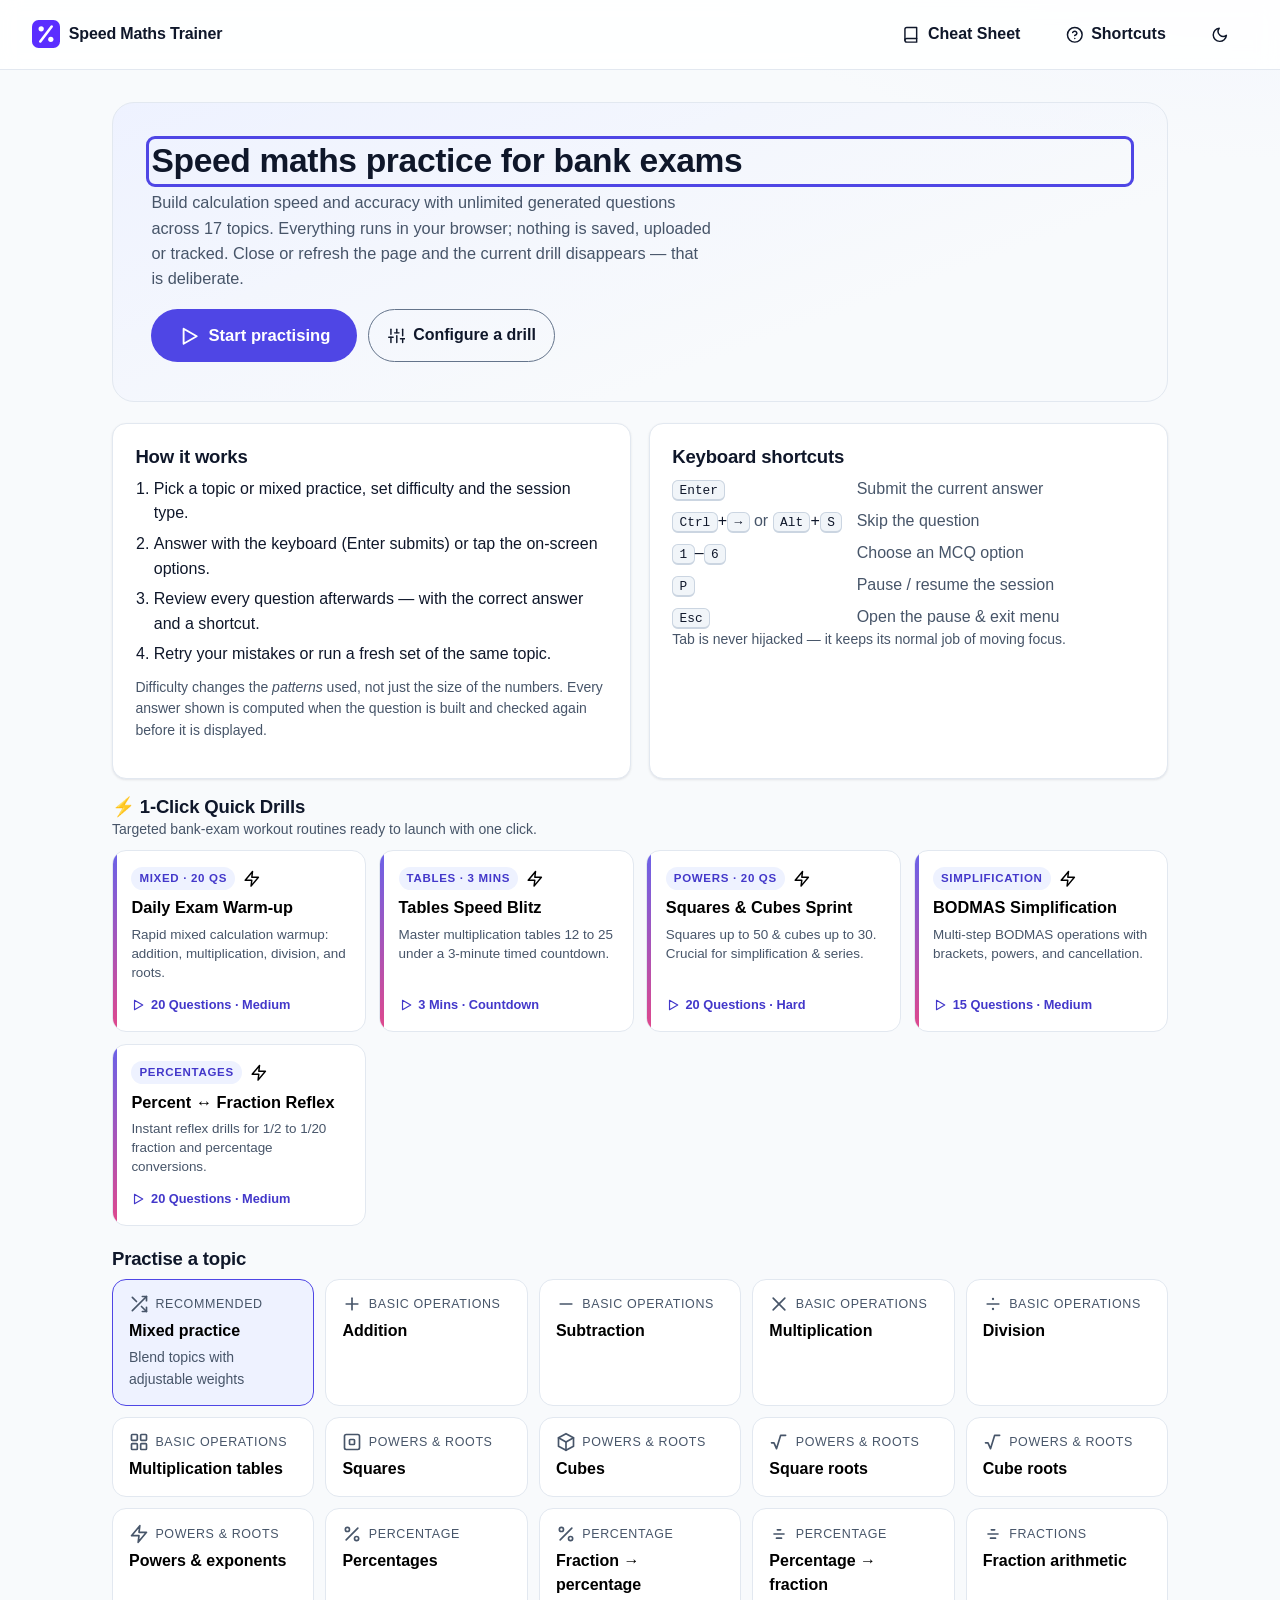
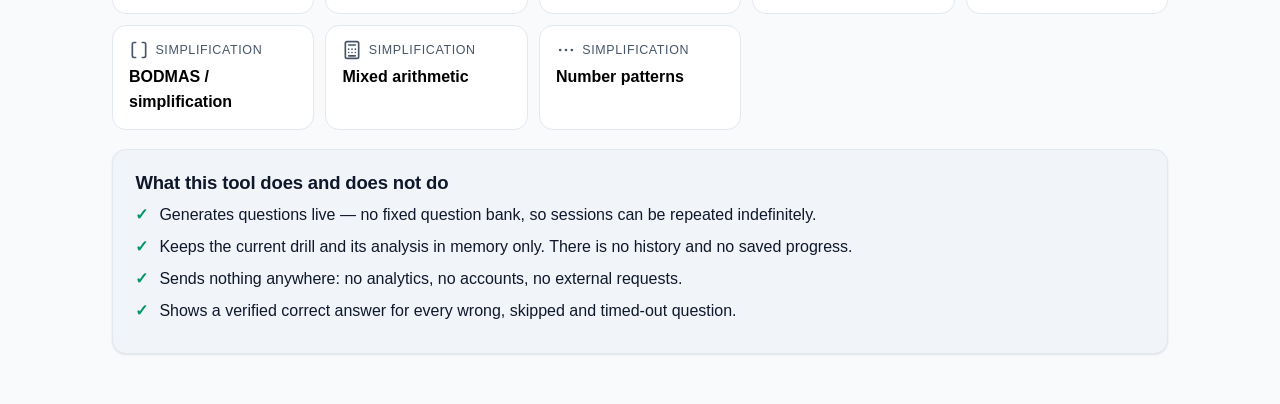
==== commit 823f552b: "Enhance UI aesthetics, add 1-click quick drills, speed numpad, formula cheat sheet, and scorecard ex" ====
--- a/index.html
+++ b/index.html
@@ -51,6 +51,11 @@
     <symbol id="i-calculator" viewBox="0 0 24 24" fill="none" stroke="currentColor" stroke-width="2" stroke-linecap="round" stroke-linejoin="round"><rect x="4" y="2" width="16" height="20" rx="2"/><line x1="8" y1="6" x2="16" y2="6"/><line x1="8" y1="11" x2="8" y2="11.01"/><line x1="12" y1="11" x2="12" y2="11.01"/><line x1="16" y1="11" x2="16" y2="11.01"/><line x1="8" y1="15" x2="8" y2="15.01"/><line x1="12" y1="15" x2="12" y2="15.01"/><line x1="16" y1="15" x2="16" y2="15.01"/><line x1="8" y1="19" x2="16" y2="19"/></symbol>
     <symbol id="i-dots" viewBox="0 0 24 24" fill="none" stroke="currentColor" stroke-width="2" stroke-linecap="round" stroke-linejoin="round"><circle cx="5" cy="12" r="1.6" fill="currentColor" stroke="none"/><circle cx="12" cy="12" r="1.6" fill="currentColor" stroke="none"/><circle cx="19" cy="12" r="1.6" fill="currentColor" stroke="none"/></symbol>
     <symbol id="i-shuffle" viewBox="0 0 24 24" fill="none" stroke="currentColor" stroke-width="2" stroke-linecap="round" stroke-linejoin="round"><polyline points="16 3 21 3 21 8"/><line x1="4" y1="20" x2="21" y2="3"/><polyline points="21 16 21 21 16 21"/><line x1="15" y1="15" x2="21" y2="21"/><line x1="4" y1="4" x2="9" y2="9"/></symbol>
+    <symbol id="i-book" viewBox="0 0 24 24" fill="none" stroke="currentColor" stroke-width="2" stroke-linecap="round" stroke-linejoin="round"><path d="M4 19.5A2.5 2.5 0 0 1 6.5 17H20"/><path d="M6.5 2H20v20H6.5A2.5 2.5 0 0 1 4 19.5v-15A2.5 2.5 0 0 1 6.5 2z"/></symbol>
+    <symbol id="i-copy" viewBox="0 0 24 24" fill="none" stroke="currentColor" stroke-width="2" stroke-linecap="round" stroke-linejoin="round"><rect x="9" y="9" width="13" height="13" rx="2" ry="2"/><path d="M5 15H4a2 2 0 0 1-2-2V4a2 2 0 0 1 2-2h9a2 2 0 0 1 2 2v1"/></symbol>
+    <symbol id="i-flame" viewBox="0 0 24 24" fill="none" stroke="currentColor" stroke-width="2" stroke-linecap="round" stroke-linejoin="round"><path d="M8.5 14.5A2.5 2.5 0 0 0 11 12c0-1.38-.5-2-1-3-1.072-2.143-.224-4.054 2-6 .5 2.5 2 4.9 4 6.5 2 1.6 3 3.5 3 5.5a7 7 0 1 1-14 0c0-1.153.433-2.294 1-3a2.5 2.5 0 0 0 2.5 2.5z"/></symbol>
+    <symbol id="i-keypad" viewBox="0 0 24 24" fill="none" stroke="currentColor" stroke-width="2" stroke-linecap="round" stroke-linejoin="round"><rect x="2" y="2" width="20" height="20" rx="3"/><circle cx="7" cy="7" r="1.5" fill="currentColor"/><circle cx="12" cy="7" r="1.5" fill="currentColor"/><circle cx="17" cy="7" r="1.5" fill="currentColor"/><circle cx="7" cy="12" r="1.5" fill="currentColor"/><circle cx="12" cy="12" r="1.5" fill="currentColor"/><circle cx="17" cy="12" r="1.5" fill="currentColor"/><circle cx="7" cy="17" r="1.5" fill="currentColor"/><circle cx="12" cy="17" r="1.5" fill="currentColor"/><circle cx="17" cy="17" r="1.5" fill="currentColor"/></symbol>
+    <symbol id="i-bolt" viewBox="0 0 24 24" fill="none" stroke="currentColor" stroke-width="2" stroke-linecap="round" stroke-linejoin="round"><polygon points="13 2 3 14 12 14 11 22 21 10 12 10 13 2"/></symbol>
   </svg>
 
   <header class="topbar">
@@ -59,6 +64,9 @@
       <span>Speed Maths Trainer</span>
     </div>
     <div class="topbar-actions">
+      <button type="button" class="btn btn-ghost" id="btnCheatSheet" aria-haspopup="dialog" title="Speed Maths Formulas & Tables">
+        <svg class="icon" aria-hidden="true"><use href="#i-book"></use></svg>Cheat Sheet
+      </button>
       <button type="button" class="btn btn-ghost" id="btnHelp" aria-haspopup="dialog">
         <svg class="icon" aria-hidden="true"><use href="#i-help"></use></svg>Shortcuts
       </button>
@@ -117,6 +125,16 @@
         </section>
       </div>
 
+      <section aria-labelledby="quick-heading" class="quick-workouts-section">
+        <div class="card-head-row mb-sm">
+          <div>
+            <h2 id="quick-heading">⚡ 1-Click Quick Drills</h2>
+            <p class="muted small mb-none">Targeted bank-exam workout routines ready to launch with one click.</p>
+          </div>
+        </div>
+        <div class="preset-grid" id="presetGrid"></div>
+      </section>
+
       <section aria-labelledby="topics-heading">
         <h2 id="topics-heading">Practise a topic</h2>
         <div class="topic-grid" id="topicGrid"></div>
@@ -295,6 +313,10 @@
           <span class="pb-label">Level</span>
           <span class="pb-value" id="pDifficulty">Medium</span>
         </div>
+        <div class="pb-item" id="pStreakWrap" hidden>
+          <span class="pb-label">Streak</span>
+          <span class="pb-value pb-streak" id="pStreak">🔥 0</span>
+        </div>
         <div class="pb-spacer"></div>
         <button type="button" class="btn btn-ghost" id="btnPause" aria-pressed="false">
           <svg class="icon" aria-hidden="true"><use id="btnPauseIcon" href="#i-pause"></use></svg><span id="btnPauseLabel">Pause</span>
@@ -328,6 +350,27 @@
             </button>
           </div>
           <div class="mcq-grid" id="pMcq" hidden role="group" aria-label="Answer options"></div>
+
+          <div class="numpad-wrap" id="pNumpadWrap" hidden>
+            <div class="numpad-grid" id="pNumpad">
+              <button type="button" class="np-key" data-key="7">7</button>
+              <button type="button" class="np-key" data-key="8">8</button>
+              <button type="button" class="np-key" data-key="9">9</button>
+              <button type="button" class="np-key np-back" data-key="backspace" aria-label="Backspace">⌫</button>
+              <button type="button" class="np-key" data-key="4">4</button>
+              <button type="button" class="np-key" data-key="5">5</button>
+              <button type="button" class="np-key" data-key="6">6</button>
+              <button type="button" class="np-key np-clear" data-key="clear" aria-label="Clear">C</button>
+              <button type="button" class="np-key" data-key="1">1</button>
+              <button type="button" class="np-key" data-key="2">2</button>
+              <button type="button" class="np-key" data-key="3">3</button>
+              <button type="button" class="np-key np-sub" data-key="-">−</button>
+              <button type="button" class="np-key" data-key="0">0</button>
+              <button type="button" class="np-key" data-key=".">.</button>
+              <button type="button" class="np-key" data-key="/">/</button>
+              <button type="button" class="np-key np-submit" data-key="enter" aria-label="Submit answer">↵</button>
+            </div>
+          </div>
         </div>
 
         <div class="feedback" id="pFeedback" role="status" aria-live="polite" hidden></div>
@@ -335,6 +378,9 @@
         <div class="answer-actions">
           <button type="button" class="btn btn-outline" id="btnSkip">
             <svg class="icon" aria-hidden="true"><use href="#i-skip"></use></svg>Skip
+          </button>
+          <button type="button" class="btn btn-ghost" id="btnToggleNumpad" title="Toggle On-Screen Numpad">
+            <svg class="icon" aria-hidden="true"><use href="#i-keypad"></use></svg><span id="btnToggleNumpadLabel">Numpad</span>
           </button>
           <button type="button" class="btn btn-primary" id="btnNext" hidden>
             Next question<svg class="icon" aria-hidden="true"><use href="#i-arrow-right"></use></svg>
@@ -407,6 +453,9 @@
         <button type="button" class="btn btn-outline" id="btnSameTopic">
           <svg class="icon" aria-hidden="true"><use href="#i-rotate"></use></svg>Practise this topic again
         </button>
+        <button type="button" class="btn btn-outline" id="btnCopyScorecard" title="Copy formatted summary to clipboard">
+          <svg class="icon" aria-hidden="true"><use href="#i-copy"></use></svg>Copy Scorecard
+        </button>
         <button type="button" class="btn btn-ghost" id="btnBackHome">
           <svg class="icon" aria-hidden="true"><use href="#i-home"></use></svg>Back to dashboard
         </button>
--- a/css/styles.css
+++ b/css/styles.css
@@ -10,82 +10,91 @@
   --bg-accent: #eef2ff;
   --surface: #ffffff;
   --surface-2: #f1f5f9;
-  --text: #1e293b;
+  --surface-3: #e2e8f0;
+  --text: #0f172a;
   --muted: #475569;
   --border: #e2e8f0;
   --border-strong: #cbd5e1;
-  --accent: #5b2eff;
+  --control-border: #64748b;
+  --accent: #4f46e5;
   --accent-strong: #4338ca;
   --accent-soft: #eef2ff;
   --accent-contrast: #ffffff;
-  --accent-2: #ff0081;
-  --ok: #047857;
+  --accent-2: #db2777;
+  --ok: #059669;
   --ok-soft: #d1fae5;
-  --bad: #be123c;
+  --bad: #e11d48;
   --bad-soft: #ffe4e6;
-  --warn: #92400e;
+  --warn: #d97706;
   --warn-soft: #fef3c7;
-  --focus: #1d4ed8;
-  --shadow-sm: 0 1px 2px rgba(15, 23, 42, .06);
-  --shadow: 0 10px 28px rgba(15, 23, 42, .10);
+  --focus: #4f46e5;
+  --shadow-sm: 0 1px 3px rgba(15, 23, 42, .06), 0 1px 2px rgba(15, 23, 42, .04);
+  --shadow: 0 10px 25px -5px rgba(15, 23, 42, .08), 0 8px 10px -6px rgba(15, 23, 42, .04);
+  --shadow-glow: 0 0 20px rgba(79, 70, 229, .15);
   --radius: 14px;
   --radius-sm: 9px;
   --radius-lg: 22px;
   --maxw: 1120px;
-  --font: -apple-system, BlinkMacSystemFont, "Segoe UI", Roboto, "Helvetica Neue", Arial, sans-serif;
-  --mono: ui-monospace, SFMono-Regular, "SF Mono", Menlo, Consolas, monospace;
+  --font: 'Outfit', 'Plus Jakarta Sans', -apple-system, BlinkMacSystemFont, "Segoe UI", Roboto, "Helvetica Neue", Arial, sans-serif;
+  --mono: ui-monospace, "SF Mono", "Cascadia Code", Menlo, Consolas, monospace;
 }
 
 @media (prefers-color-scheme: dark) {
   :root:not([data-theme="light"]) {
-    --bg: #0f111c;
-    --bg-accent: #151830;
-    --surface: #191c2e;
-    --surface-2: #212440;
-    --text: #e8eaf6;
-    --muted: #a5abc7;
-    --border: #2c3050;
-    --border-strong: #3d4270;
-    --accent: #9d8cff;
-    --accent-strong: #b6a9ff;
-    --accent-soft: #262350;
-    --accent-contrast: #0f111c;
-    --accent-2: #ff5cae;
-    --ok: #5fd8a4;
-    --ok-soft: #102e22;
-    --bad: #ff9aa5;
-    --bad-soft: #3a1620;
-    --warn: #f5c471;
-    --warn-soft: #37280e;
-    --focus: #aab8ff;
-    --shadow-sm: 0 1px 2px rgba(0, 0, 0, .4);
-    --shadow: 0 8px 30px rgba(0, 0, 0, .5);
+    --bg: #090d16;
+    --bg-accent: #0f172a;
+    --surface: #131b2e;
+    --surface-2: #1c2640;
+    --surface-3: #273456;
+    --text: #f1f5f9;
+    --muted: #94a3b8;
+    --border: #202c46;
+    --border-strong: #33446b;
+    --control-border: #4a5c88;
+    --accent: #6366f1;
+    --accent-strong: #818cf8;
+    --accent-soft: rgba(99, 102, 241, .15);
+    --accent-contrast: #ffffff;
+    --accent-2: #ec4899;
+    --ok: #10b981;
+    --ok-soft: rgba(16, 185, 129, .14);
+    --bad: #f43f5e;
+    --bad-soft: rgba(244, 63, 94, .14);
+    --warn: #f59e0b;
+    --warn-soft: rgba(245, 158, 11, .14);
+    --focus: #818cf8;
+    --shadow-sm: 0 2px 6px rgba(0, 0, 0, .3);
+    --shadow: 0 12px 36px rgba(0, 0, 0, .45);
+    --shadow-glow: 0 0 24px rgba(99, 102, 241, .25);
   }
 }
 
 :root[data-theme="dark"] {
-  --bg: #0f111c;
-  --bg-accent: #151830;
-  --surface: #191c2e;
-  --surface-2: #212440;
-  --text: #e8eaf6;
-  --muted: #a5abc7;
-  --border: #2c3050;
-  --border-strong: #3d4270;
-  --accent: #9d8cff;
-  --accent-strong: #b6a9ff;
-  --accent-soft: #262350;
-  --accent-contrast: #0f111c;
-  --accent-2: #ff5cae;
-  --ok: #5fd8a4;
-  --ok-soft: #102e22;
-  --bad: #ff9aa5;
-  --bad-soft: #3a1620;
-  --warn: #f5c471;
-  --warn-soft: #37280e;
-  --focus: #aab8ff;
-  --shadow-sm: 0 1px 2px rgba(0, 0, 0, .4);
-  --shadow: 0 8px 30px rgba(0, 0, 0, .5);
+  --bg: #090d16;
+  --bg-accent: #0f172a;
+  --surface: #131b2e;
+  --surface-2: #1c2640;
+  --surface-3: #273456;
+  --text: #f1f5f9;
+  --muted: #94a3b8;
+  --border: #202c46;
+  --border-strong: #33446b;
+  --control-border: #4a5c88;
+  --accent: #6366f1;
+  --accent-strong: #818cf8;
+  --accent-soft: rgba(99, 102, 241, .15);
+  --accent-contrast: #ffffff;
+  --accent-2: #ec4899;
+  --ok: #10b981;
+  --ok-soft: rgba(16, 185, 129, .14);
+  --bad: #f43f5e;
+  --bad-soft: rgba(244, 63, 94, .14);
+  --warn: #f59e0b;
+  --warn-soft: rgba(245, 158, 11, .14);
+  --focus: #818cf8;
+  --shadow-sm: 0 2px 6px rgba(0, 0, 0, .3);
+  --shadow: 0 12px 36px rgba(0, 0, 0, .45);
+  --shadow-glow: 0 0 24px rgba(99, 102, 241, .25);
 }
 
 /* -------------------------------------------------------------- base */
@@ -206,7 +215,7 @@
 .btn-block { display: flex; width: 100%; margin-bottom: .5rem; }
 .btn-primary { background: var(--accent); color: var(--accent-contrast); }
 .btn-primary:hover:not(:disabled) { background: var(--accent-strong); box-shadow: 0 8px 20px color-mix(in srgb, var(--accent) 38%, transparent); }
-.btn-outline { background: transparent; border-color: var(--border-strong); }
+.btn-outline { background: transparent; border-color: var(--control-border); }
 .btn-outline:hover:not(:disabled) { background: var(--surface-2); border-color: var(--accent); }
 .btn-ghost { background: transparent; }
 .btn-ghost:hover:not(:disabled) { background: var(--surface-2); }
@@ -234,7 +243,7 @@
 .field.checkbox > label { display: flex; align-items: center; gap: .55rem; font-weight: 500; }
 input[type="text"], input[type="number"], select, textarea {
   font: inherit; color: var(--text); background: var(--surface);
-  border: 1px solid var(--border-strong); border-radius: var(--radius-sm);
+  border: 1px solid var(--control-border); border-radius: var(--radius-sm);
   padding: .6rem .7rem; width: 100%; max-width: 420px; min-height: 44px;
 }
 input[type="checkbox"] { width: 18px; height: 18px; accent-color: var(--accent); }
@@ -247,6 +256,45 @@
   background: var(--bad-soft); color: var(--bad); border-radius: var(--radius-sm);
   border: 1px solid color-mix(in srgb, var(--bad) 30%, transparent); font-size: .9rem; }
 .errors li + li { margin-top: .3rem; }
+
+.mb-sm { margin-bottom: .6rem; }
+.mb-none { margin-bottom: 0 !important; }
+
+/* -------------------------------------------------- quick workouts */
+
+.quick-workouts-section { margin-bottom: 1.4rem; }
+.preset-grid {
+  display: grid;
+  gap: .8rem;
+  grid-template-columns: repeat(auto-fit, minmax(210px, 1fr));
+}
+.preset-card {
+  text-align: left; cursor: pointer; font: inherit;
+  background: var(--surface); border: 1px solid var(--border);
+  border-radius: var(--radius); padding: 1rem 1.15rem;
+  display: flex; flex-direction: column; gap: .35rem; position: relative;
+  transition: border-color .15s ease, transform .12s ease, box-shadow .15s ease;
+  overflow: hidden;
+}
+.preset-card:hover {
+  border-color: var(--accent); transform: translateY(-3px); box-shadow: var(--shadow);
+}
+.preset-card::before {
+  content: ""; position: absolute; left: 0; top: 0; width: 4px; height: 100%;
+  background: linear-gradient(180deg, var(--accent), var(--accent-2));
+  opacity: 0.85;
+}
+.preset-card-top { display: flex; align-items: center; justify-content: space-between; gap: .5rem; }
+.preset-badge {
+  font-size: .72rem; font-weight: 700; text-transform: uppercase; letter-spacing: .06em;
+  padding: .15rem .5rem; border-radius: 999px; background: var(--accent-soft); color: var(--accent-strong);
+}
+.preset-card strong { font-size: 1.02rem; font-weight: 700; }
+.preset-card .p-desc { font-size: .84rem; color: var(--muted); margin: 0; line-height: 1.4; flex: 1 1 auto; }
+.preset-card .p-meta {
+  font-size: .8rem; font-weight: 600; color: var(--accent-strong);
+  display: flex; align-items: center; gap: .35rem; margin-top: .4rem;
+}
 
 /* -------------------------------------------------------- topic grid */
 
@@ -312,6 +360,22 @@
 .pb-label { font-size: .7rem; text-transform: uppercase; letter-spacing: .06em; color: var(--muted); }
 .pb-value { font-weight: 700; font-variant-numeric: tabular-nums; }
 .pb-spacer { flex: 1 1 auto; }
+.pb-streak {
+  color: #ea580c;
+  font-weight: 800;
+  display: inline-flex;
+  align-items: center;
+  transition: transform .2s ease;
+}
+:root[data-theme="dark"] .pb-streak { color: #fb923c; }
+.pb-streak.streak-pop {
+  animation: streakPulse .35s ease;
+}
+@keyframes streakPulse {
+  0% { transform: scale(1); }
+  50% { transform: scale(1.3); }
+  100% { transform: scale(1); }
+}
 
 .progress { height: 8px; background: var(--surface-2); border-radius: 999px; overflow: hidden; margin-bottom: 1.1rem; border: 1px solid var(--border); }
 .progress-fill { height: 100%; width: 0; background: linear-gradient(90deg, var(--accent), var(--accent-2)); border-radius: 999px; transition: width .2s ease; }
@@ -319,8 +383,9 @@
 
 .practice-stage {
   background: var(--surface); border: 1px solid var(--border);
-  border-radius: var(--radius-lg); padding: clamp(1.1rem, 4vw, 2rem);
+  border-radius: var(--radius-lg); padding: clamp(1.2rem, 4.5vw, 2.3rem);
   box-shadow: var(--shadow);
+  position: relative;
 }
 .qmeta { display: flex; flex-wrap: wrap; gap: .4rem; margin-bottom: .9rem; }
 .chip {
@@ -330,32 +395,73 @@
 .chip-quiet { background: var(--surface-2); color: var(--muted); font-variant-numeric: tabular-nums; }
 
 .question {
-  font-size: clamp(1.7rem, 1.1rem + 3.4vw, 2.9rem);
-  font-weight: 700; letter-spacing: -.015em;
-  margin: .2rem 0 1.4rem; word-break: break-word;
+  font-size: clamp(2rem, 1.3rem + 3.8vw, 3.2rem);
+  font-weight: 750; letter-spacing: -.02em;
+  margin: .4rem 0 1.6rem; word-break: break-word;
   font-variant-numeric: tabular-nums;
+  line-height: 1.25;
 }
 
 .answer-row { display: flex; flex-wrap: wrap; gap: .6rem; align-items: stretch; }
 .answer-input {
-  flex: 1 1 220px; font-size: 1.25rem; font-weight: 600;
+  flex: 1 1 220px; font-size: 1.3rem; font-weight: 650;
   min-height: 54px; max-width: none;
+  font-variant-numeric: tabular-nums;
+  letter-spacing: .02em;
 }
 .mcq-grid { display: grid; gap: .6rem; grid-template-columns: 1fr; }
 @media (min-width: 620px) { .mcq-grid { grid-template-columns: 1fr 1fr; } }
 .mcq-option {
   font: inherit; font-size: 1.1rem; font-weight: 600; cursor: pointer;
   text-align: left; padding: .85rem 1rem; min-height: 56px;
-  background: var(--surface-2); border: 1px solid var(--border-strong);
+  background: var(--surface-2); border: 1px solid var(--control-border);
   border-radius: var(--radius-sm); color: var(--text);
   display: flex; align-items: center; gap: .7rem;
   transition: border-color .15s ease, transform .12s ease, box-shadow .15s ease, background-color .15s ease;
+  font-variant-numeric: tabular-nums;
 }
 .mcq-option:hover { border-color: var(--accent); transform: translateY(-1px); box-shadow: var(--shadow-sm); }
 .mcq-option .opt-key { font-family: var(--mono); font-size: .8rem; color: var(--muted); border: 1px solid var(--border); border-radius: 5px; padding: 0 .35rem; }
 .mcq-option.is-correct { background: var(--ok-soft); border-color: var(--ok); }
 .mcq-option.is-wrong { background: var(--bad-soft); border-color: var(--bad); }
 .mcq-option[disabled] { cursor: default; }
+
+/* ---------------------------------------------------- speed numpad */
+
+.numpad-wrap {
+  margin-top: 1.2rem;
+  padding-top: 1.1rem;
+  border-top: 1px dashed var(--border);
+}
+.numpad-grid {
+  display: grid;
+  grid-template-columns: repeat(4, 1fr);
+  gap: .5rem;
+  max-width: 360px;
+  margin: 0 auto;
+}
+.np-key {
+  font: inherit; font-size: 1.25rem; font-weight: 700; cursor: pointer;
+  background: var(--surface-2); border: 1px solid var(--control-border);
+  border-radius: var(--radius-sm); color: var(--text);
+  min-height: 50px; display: flex; align-items: center; justify-content: center;
+  transition: transform .08s ease, background-color .15s ease, border-color .15s ease;
+  user-select: none; -webkit-user-select: none;
+  font-variant-numeric: tabular-nums;
+}
+.np-key:hover { background: var(--bg-accent); border-color: var(--accent); }
+.np-key:active { transform: scale(0.93); background: var(--surface-3); }
+.np-back, .np-clear {
+  color: var(--bad);
+  font-size: 1.1rem;
+}
+.np-sub { font-size: 1.3rem; }
+.np-submit {
+  background: var(--accent);
+  color: var(--accent-contrast);
+  border-color: var(--accent);
+}
+.np-submit:hover { background: var(--accent-strong); }
 
 .feedback { margin-top: 1rem; padding: .8rem 1rem; border-radius: var(--radius-sm); font-weight: 600; }
 .feedback.ok { background: var(--ok-soft); color: var(--ok); }
@@ -398,7 +504,7 @@
 .chip-btn {
   font: inherit; font-size: .84rem; font-weight: 600; cursor: pointer;
   padding: .35rem .8rem; min-height: 36px; border-radius: 999px;
-  background: var(--surface-2); border: 1px solid var(--border); color: var(--muted);
+  background: var(--surface-2); border: 1px solid var(--control-border); color: var(--muted);
   display: inline-flex; align-items: center; gap: .4rem;
   transition: border-color .15s ease, color .15s ease, background-color .15s ease, transform .12s ease;
 }
@@ -449,6 +555,48 @@
 .modal-body { color: var(--muted); }
 .modal-actions { display: flex; flex-wrap: wrap; gap: .6rem; justify-content: flex-end; margin-top: 1rem; }
 
+/* ------------------------------------------------ cheat sheet modal */
+
+.modal.modal-lg { max-width: 720px; width: 95vw; }
+.ref-tabs {
+  display: flex; gap: .4rem; border-bottom: 1px solid var(--border);
+  margin-bottom: 1rem; overflow-x: auto; padding-bottom: 4px;
+}
+.ref-tab {
+  font: inherit; font-size: .88rem; font-weight: 600; cursor: pointer;
+  background: transparent; border: 0; color: var(--muted);
+  padding: .5rem .85rem; border-radius: var(--radius-sm);
+  transition: color .15s ease, background .15s ease;
+  white-space: nowrap;
+}
+.ref-tab:hover { color: var(--text); background: var(--surface-2); }
+.ref-tab.is-active {
+  color: var(--accent-strong); background: var(--accent-soft); font-weight: 700;
+}
+.ref-panel { max-height: 58vh; overflow-y: auto; padding-right: .4rem; }
+.ref-panel[hidden] { display: none; }
+.ref-grid {
+  display: grid; gap: .6rem; grid-template-columns: repeat(auto-fill, minmax(130px, 1fr));
+}
+.ref-cell {
+  background: var(--surface-2); border: 1px solid var(--border);
+  border-radius: var(--radius-sm); padding: .55rem .75rem; font-size: .88rem;
+  font-variant-numeric: tabular-nums; display: flex; justify-content: space-between; align-items: baseline;
+}
+.ref-cell strong { font-size: .95rem; color: var(--accent-strong); }
+.ref-table { width: 100%; border-collapse: collapse; font-size: .88rem; }
+.ref-table th, .ref-table td { padding: .5rem .65rem; border-bottom: 1px solid var(--border); text-align: left; }
+.ref-table th { font-size: .75rem; text-transform: uppercase; letter-spacing: .05em; color: var(--muted); }
+.ref-table td:last-child { font-weight: 700; color: var(--accent-strong); font-variant-numeric: tabular-nums; }
+.trick-card {
+  background: var(--surface-2); border: 1px solid var(--border);
+  border-radius: var(--radius-sm); padding: .8rem 1rem; margin-bottom: .8rem;
+}
+.trick-card h3 { font-size: .96rem; margin-bottom: .3rem; color: var(--text); display: flex; align-items: center; gap: .4rem; }
+.trick-card p { font-size: .88rem; margin: 0 0 .4rem; color: var(--muted); }
+.trick-card p:last-child { margin-bottom: 0; }
+.trick-card code { font-family: var(--mono); background: var(--surface); padding: .1rem .4rem; border-radius: 4px; font-size: .84rem; color: var(--text); }
+
 .toast {
   position: fixed; left: 50%; bottom: 1.2rem; transform: translateX(-50%);
   background: var(--text); color: var(--bg); padding: .6rem 1rem; border-radius: 999px;
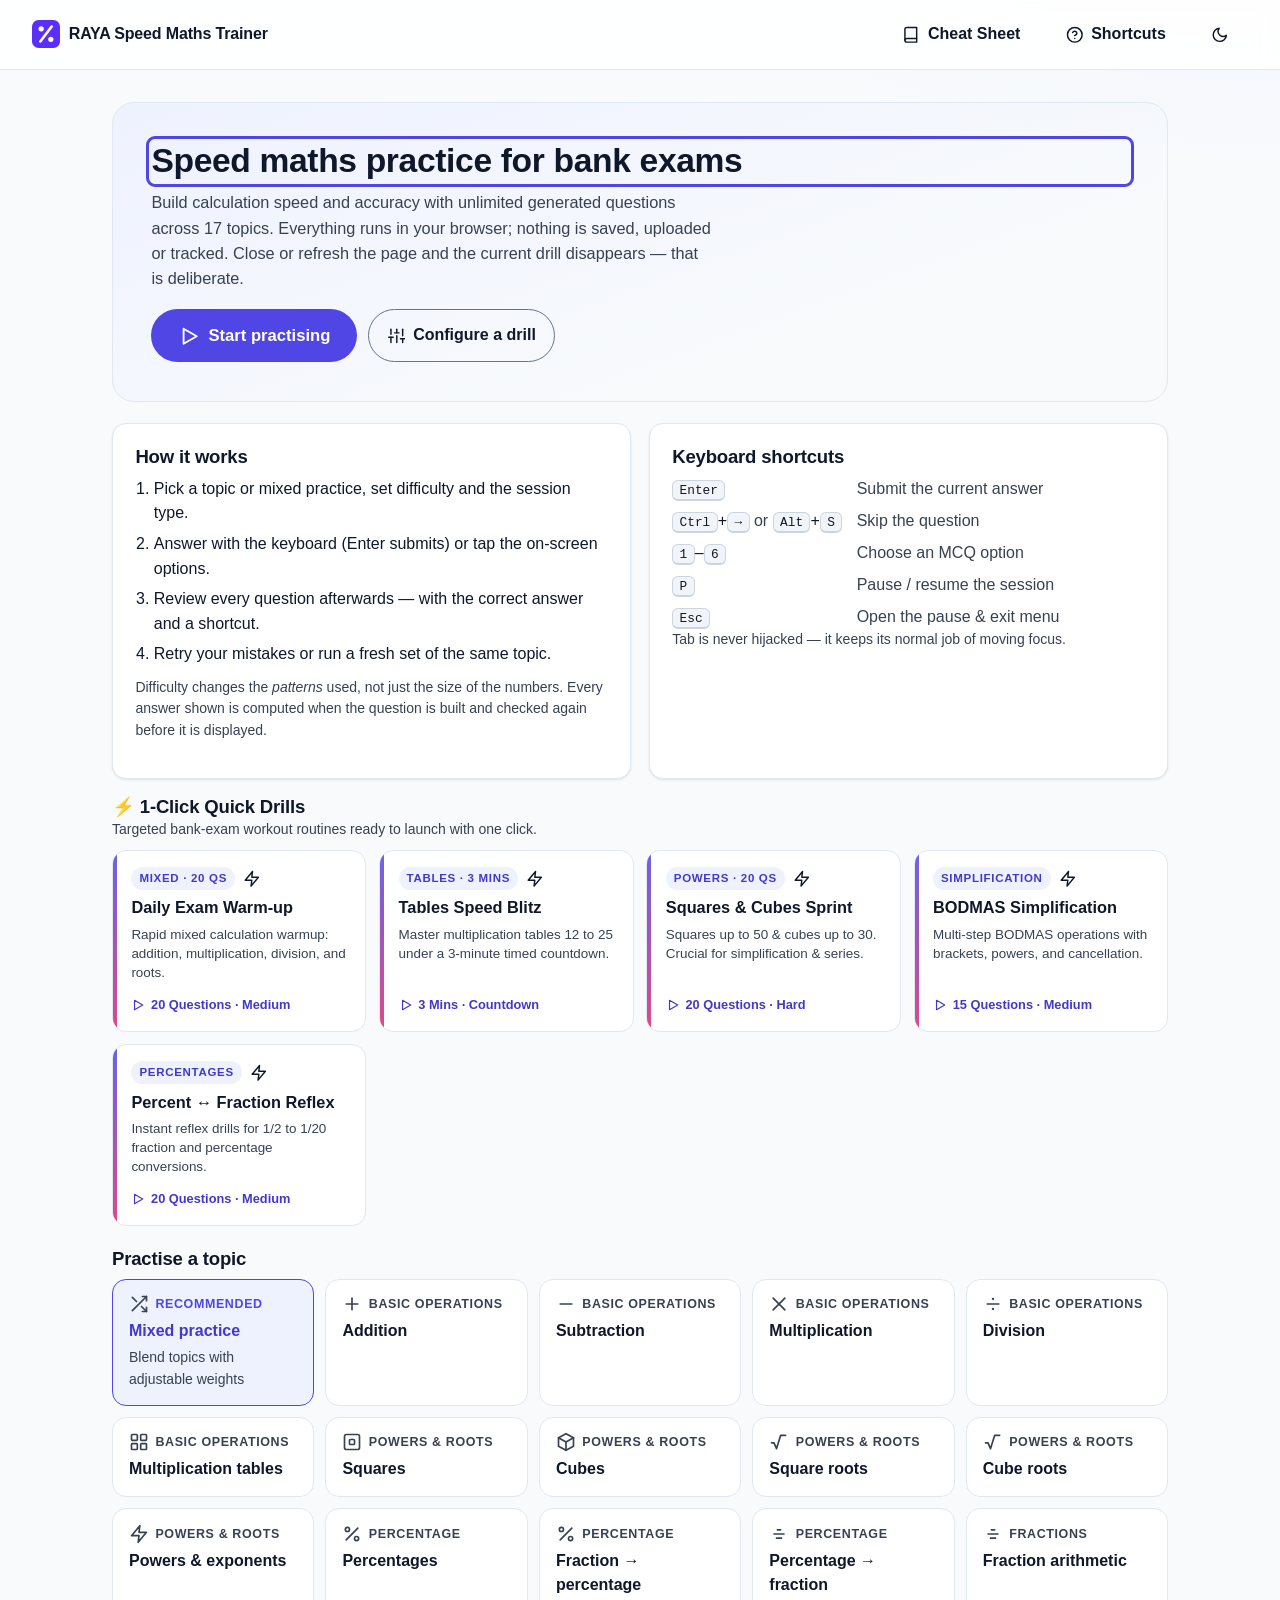
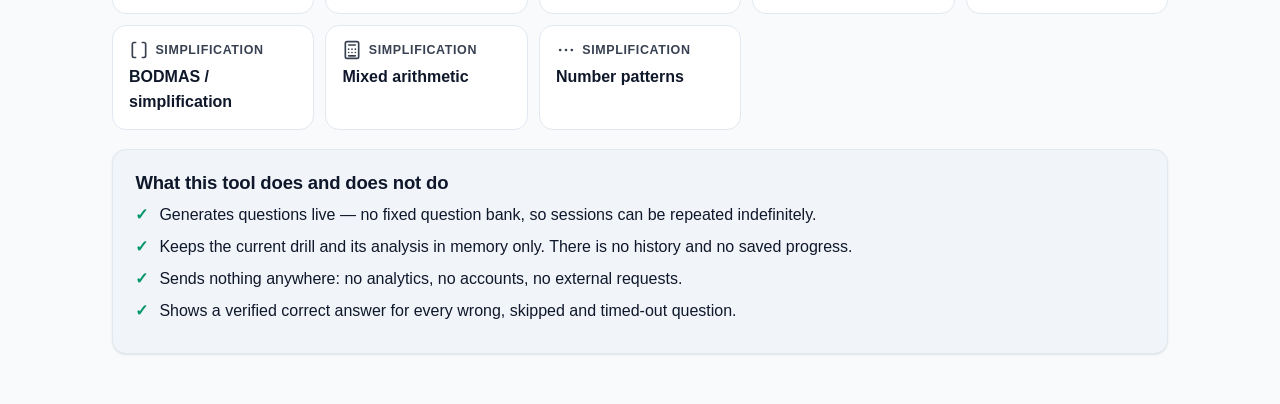
==== commit e8ae5344: "Update header title to 'RAYA Speed Maths Trainer'" ====
--- a/index.html
+++ b/index.html
@@ -61,7 +61,7 @@
   <header class="topbar">
     <div class="brand">
       <img src="assets/favicon.svg" alt="" width="28" height="28" aria-hidden="true">
-      <span>Speed Maths Trainer</span>
+      <span>RAYA Speed Maths Trainer</span>
     </div>
     <div class="topbar-actions">
       <button type="button" class="btn btn-ghost" id="btnCheatSheet" aria-haspopup="dialog" title="Speed Maths Formulas & Tables">
--- a/css/styles.css
+++ b/css/styles.css
@@ -6,13 +6,14 @@
 /* ------------------------------------------------------------- tokens */
 
 :root {
+  color-scheme: light;
   --bg: #f8fafc;
   --bg-accent: #eef2ff;
   --surface: #ffffff;
   --surface-2: #f1f5f9;
   --surface-3: #e2e8f0;
   --text: #0f172a;
-  --muted: #475569;
+  --muted: #374151;
   --border: #e2e8f0;
   --border-strong: #cbd5e1;
   --control-border: #64748b;
@@ -25,7 +26,7 @@
   --ok-soft: #d1fae5;
   --bad: #e11d48;
   --bad-soft: #ffe4e6;
-  --warn: #d97706;
+  --warn: #b45309;
   --warn-soft: #fef3c7;
   --focus: #4f46e5;
   --shadow-sm: 0 1px 3px rgba(15, 23, 42, .06), 0 1px 2px rgba(15, 23, 42, .04);
@@ -39,8 +40,38 @@
   --mono: ui-monospace, "SF Mono", "Cascadia Code", Menlo, Consolas, monospace;
 }
 
+:root[data-theme="light"] {
+  color-scheme: light;
+  --bg: #f8fafc;
+  --bg-accent: #eef2ff;
+  --surface: #ffffff;
+  --surface-2: #f1f5f9;
+  --surface-3: #e2e8f0;
+  --text: #0f172a;
+  --muted: #374151;         /* boosted from #475569 for better contrast on white */
+  --border: #e2e8f0;
+  --border-strong: #cbd5e1;
+  --control-border: #64748b;
+  --accent: #4f46e5;
+  --accent-strong: #4338ca;
+  --accent-soft: #eef2ff;
+  --accent-contrast: #ffffff;
+  --accent-2: #db2777;
+  --ok: #059669;
+  --ok-soft: #d1fae5;
+  --bad: #e11d48;
+  --bad-soft: #ffe4e6;
+  --warn: #b45309;          /* darkened for light-bg contrast */
+  --warn-soft: #fef3c7;
+  --focus: #4f46e5;
+  --shadow-sm: 0 1px 3px rgba(15, 23, 42, .06), 0 1px 2px rgba(15, 23, 42, .04);
+  --shadow: 0 10px 25px -5px rgba(15, 23, 42, .08), 0 8px 10px -6px rgba(15, 23, 42, .04);
+  --shadow-glow: 0 0 20px rgba(79, 70, 229, .15);
+}
+
 @media (prefers-color-scheme: dark) {
   :root:not([data-theme="light"]) {
+    color-scheme: dark;
     --bg: #090d16;
     --bg-accent: #0f172a;
     --surface: #131b2e;
@@ -70,6 +101,7 @@
 }
 
 :root[data-theme="dark"] {
+  color-scheme: dark;
   --bg: #090d16;
   --bg-accent: #0f172a;
   --surface: #131b2e;
@@ -101,6 +133,8 @@
 
 *, *::before, *::after { box-sizing: border-box; }
 
+button { color: inherit; font: inherit; }
+
 html { -webkit-text-size-adjust: 100%; }
 
 body {
@@ -270,6 +304,7 @@
 }
 .preset-card {
   text-align: left; cursor: pointer; font: inherit;
+  color: var(--text);
   background: var(--surface); border: 1px solid var(--border);
   border-radius: var(--radius); padding: 1rem 1.15rem;
   display: flex; flex-direction: column; gap: .35rem; position: relative;
@@ -289,7 +324,7 @@
   font-size: .72rem; font-weight: 700; text-transform: uppercase; letter-spacing: .06em;
   padding: .15rem .5rem; border-radius: 999px; background: var(--accent-soft); color: var(--accent-strong);
 }
-.preset-card strong { font-size: 1.02rem; font-weight: 700; }
+.preset-card strong { font-size: 1.02rem; font-weight: 700; color: var(--text); }
 .preset-card .p-desc { font-size: .84rem; color: var(--muted); margin: 0; line-height: 1.4; flex: 1 1 auto; }
 .preset-card .p-meta {
   font-size: .8rem; font-weight: 600; color: var(--accent-strong);
@@ -301,18 +336,23 @@
 .topic-grid { display: grid; gap: .7rem; grid-template-columns: repeat(auto-fill, minmax(190px, 1fr)); margin-bottom: 1.2rem; }
 .topic-card {
   text-align: left; cursor: pointer; font: inherit;
+  color: var(--text);
   background: var(--surface); border: 1px solid var(--border);
   border-radius: var(--radius); padding: .9rem 1rem;
   display: flex; flex-direction: column; gap: .2rem;
   transition: border-color .15s ease, transform .08s ease, box-shadow .15s ease;
 }
 .topic-card:hover { border-color: var(--accent); transform: translateY(-3px); box-shadow: var(--shadow); }
-.topic-card strong { font-weight: 650; }
-.topic-card .group { font-size: .78rem; color: var(--muted); text-transform: uppercase; letter-spacing: .05em; }
+.topic-card strong { font-weight: 650; color: var(--text); }
+.topic-card .group { font-size: .78rem; color: var(--muted); text-transform: uppercase; letter-spacing: .05em; font-weight: 600; }
+.topic-card .muted { color: var(--muted); }
 .topic-card .tc-top { display: flex; align-items: center; gap: .4rem; }
 .topic-card .icon { color: var(--muted); width: 1.25rem; height: 1.25rem; margin-bottom: .1rem; transition: color .15s ease, transform .15s ease; }
 .topic-card:hover .icon { color: var(--accent); transform: scale(1.08); }
-.topic-card.featured { border-color: var(--accent); background: var(--accent-soft); }
+.topic-card.featured { border-color: var(--accent); background: var(--accent-soft); color: var(--text); }
+.topic-card.featured strong { color: var(--accent-strong); }
+.topic-card.featured .group { color: var(--accent); }
+.topic-card.featured .muted { color: var(--muted); }
 
 /* -------------------------------------------------------------- lists */
 
@@ -357,7 +397,7 @@
   border-radius: var(--radius); padding: .7rem .95rem; margin-bottom: .8rem; box-shadow: var(--shadow-sm);
 }
 .pb-item { display: flex; flex-direction: column; line-height: 1.15; }
-.pb-label { font-size: .7rem; text-transform: uppercase; letter-spacing: .06em; color: var(--muted); }
+.pb-label { font-size: .7rem; text-transform: uppercase; letter-spacing: .06em; color: var(--muted); font-weight: 700; }
 .pb-value { font-weight: 700; font-variant-numeric: tabular-nums; }
 .pb-spacer { flex: 1 1 auto; }
 .pb-streak {
@@ -626,11 +666,26 @@
 }
 .icon-lg { width: 1.35em; height: 1.35em; }
 
-/* Theme toggle swaps a sun/moon glyph instead of relying on JS swapping markup. */
+/* Theme toggle swaps a sun/moon glyph instead of relying on JS swapping markup.
+   Rules:
+   - Default (light system): show moon (user can switch to dark)
+   - data-theme="dark" set explicitly: show sun (user can switch back to light)
+   - data-theme="light" set explicitly: show moon (user can switch to dark)
+   - System prefers dark, no explicit theme: show sun (user can switch to light)
+*/
 #btnTheme .icon-sun { display: none; }
+#btnTheme .icon-moon { display: inline-block; }
+
+/* Explicit dark theme – show sun so user can click back to light */
 :root[data-theme="dark"] #btnTheme .icon-sun { display: inline-block; }
 :root[data-theme="dark"] #btnTheme .icon-moon { display: none; }
+
+/* Explicit light theme – always show moon regardless of system preference */
+:root[data-theme="light"] #btnTheme .icon-sun { display: none; }
+:root[data-theme="light"] #btnTheme .icon-moon { display: inline-block; }
+
+/* System prefers dark, no explicit override – show sun */
 @media (prefers-color-scheme: dark) {
-  :root:not([data-theme="light"]) #btnTheme .icon-sun { display: inline-block; }
-  :root:not([data-theme="light"]) #btnTheme .icon-moon { display: none; }
-}
+  :root:not([data-theme="light"]):not([data-theme="dark"]) #btnTheme .icon-sun { display: inline-block; }
+  :root:not([data-theme="light"]):not([data-theme="dark"]) #btnTheme .icon-moon { display: none; }
+}
